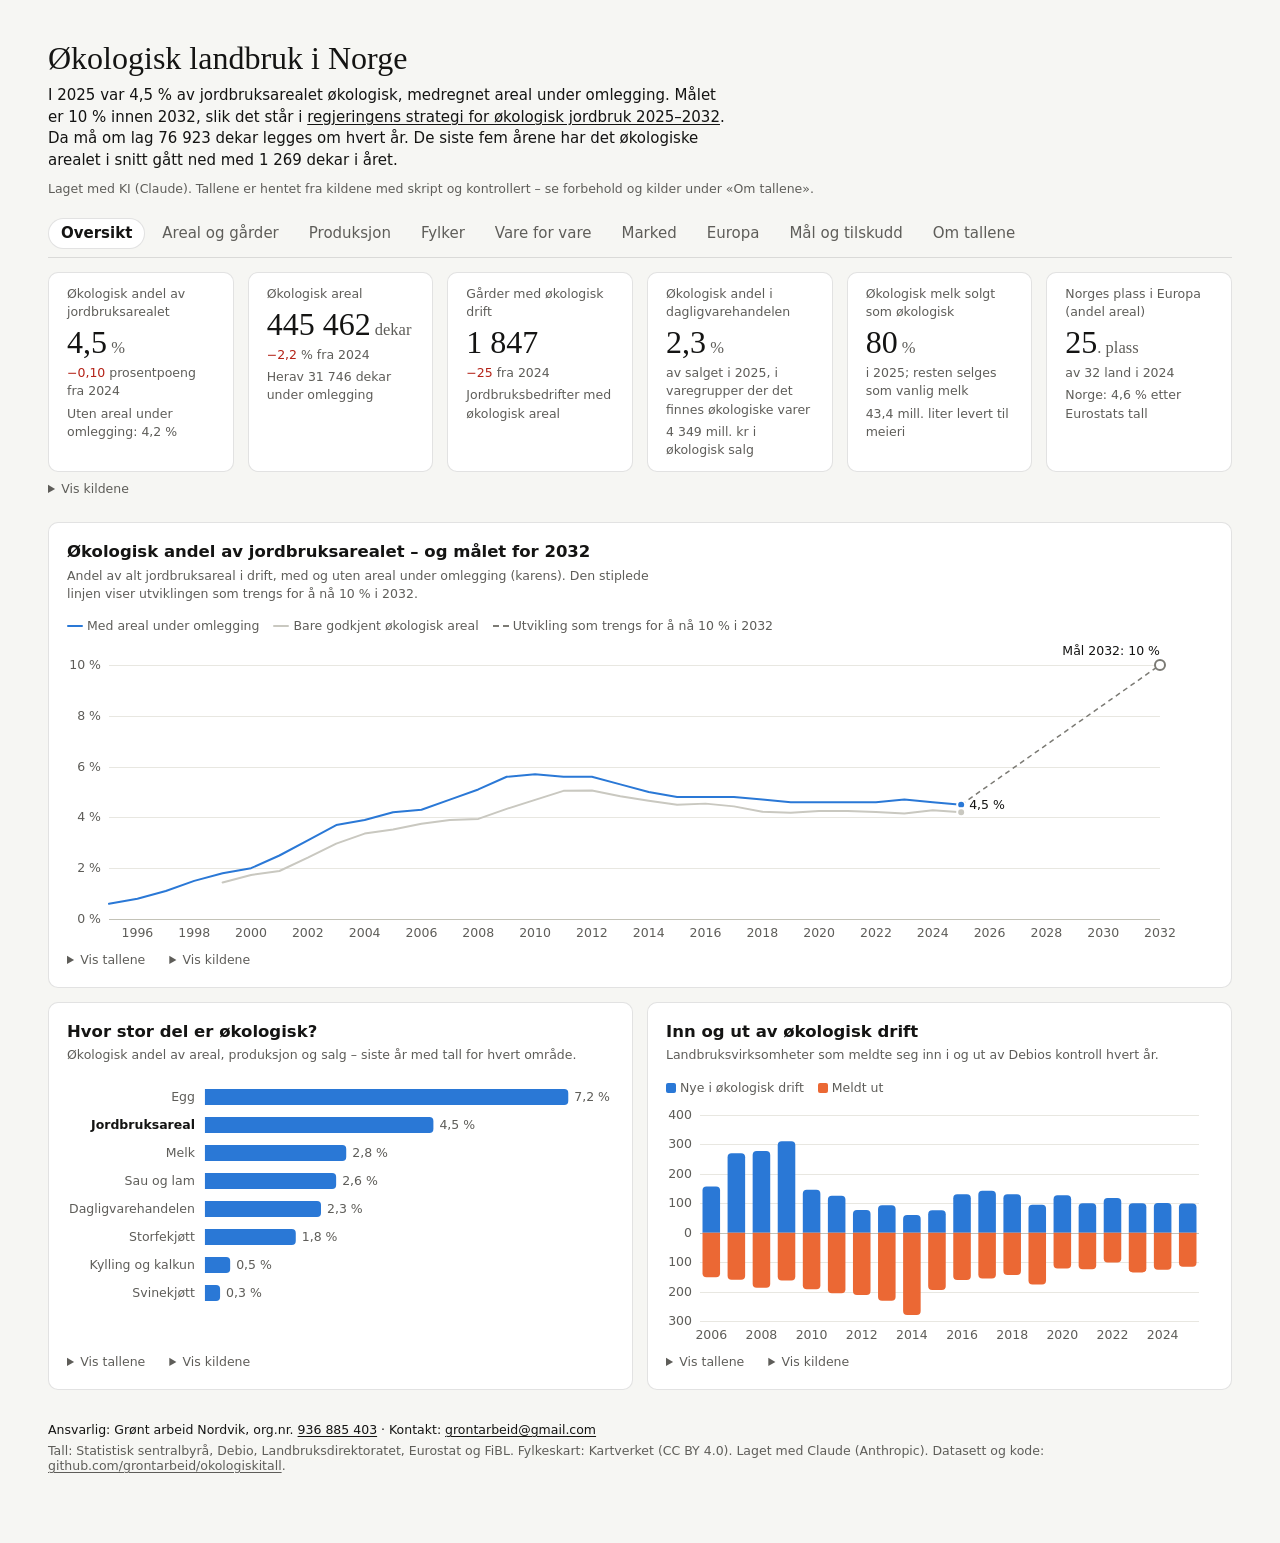
==== dashbord/nettside/index.html @ ead6c700 "Ansvarlig og kontaktadresse nederst på nettsiden Grønt arbeid Nordvik (org.nr. 936 885 403) står som" ====
<!doctype html>
<html lang="nb">
<head>
<meta charset="utf-8">
<meta name="viewport" content="width=device-width, initial-scale=1">
<title>Økologisk landbruk i Norge</title>
<meta name="description" content="Statistikk om økologisk landbruk i Norge: areal, gårder, produksjon, fylker, marked og Europa. Tall fra SSB, Debio, Landbruksdirektoratet, Eurostat og FiBL.">
<link rel="stylesheet" href="tema.css">
<link rel="stylesheet" href="oko.css">
</head>
<body>
<main id="dash-root" class="oko-nettside">
<div class="oko" id="oko">
  <header class="oko-head" id="topp">
    <h1 class="oko-title" id="tittel">Økologisk landbruk i Norge</h1>
    <p class="oko-lede" id="ingress">
      I <span class="oko-num" data-source="nokkeltall" data-field="aar" data-row="0" data-fmt="text">—</span>
      var <span class="oko-num" data-source="nokkeltall" data-field="andel" data-row="0" data-fmt="d1">—</span>&nbsp;%
      av jordbruksarealet økologisk, medregnet areal under omlegging. Målet er 10&nbsp;% innen 2032, slik det står i
      <a class="oko-lenke" href="https://www.regjeringen.no/no/dokumenter/nasjonal-strategi-for-okologisk-jordbruk-2025-2032/id3097100/" target="_blank" rel="noopener">regjeringens strategi for økologisk jordbruk 2025–2032</a>.
      Da må om lag <span class="oko-num" data-source="maal_2032" data-field="trengs_per_aar" data-row="0" data-fmt="int">—</span>
      dekar legges om hvert år. De siste fem årene har det økologiske arealet i snitt
      <span data-source="maal_2032" data-field="retning_siste_5_aar" data-row="0" data-fmt="text">—</span>
      med <span class="oko-num" data-source="maal_2032" data-field="snitt_siste_5_aar_abs" data-row="0" data-fmt="int">—</span> dekar i året.
    </p>
    <p class="oko-ai" id="ki-merknad">Laget med KI (Claude). Tallene er hentet fra kildene med skript og kontrollert – se forbehold og kilder under «Om tallene».</p>
  </header>

  <nav class="oko-tabs" role="tablist" aria-label="Deler av dashbordet" id="faner">
    <button class="oko-tab" role="tab" id="fane-oversikt" data-page="oversikt" aria-controls="oversikt" aria-selected="true">Oversikt</button>
    <button class="oko-tab" role="tab" id="fane-areal" data-page="areal" aria-controls="areal" aria-selected="false" tabindex="-1">Areal og gårder</button>
    <button class="oko-tab" role="tab" id="fane-produksjon" data-page="produksjon" aria-controls="produksjon" aria-selected="false" tabindex="-1">Produksjon</button>
    <button class="oko-tab" role="tab" id="fane-fylker" data-page="fylker" aria-controls="fylker" aria-selected="false" tabindex="-1">Fylker</button>
    <button class="oko-tab" role="tab" id="fane-varer" data-page="varer" aria-controls="varer" aria-selected="false" tabindex="-1">Vare for vare</button>
    <button class="oko-tab" role="tab" id="fane-marked" data-page="marked" aria-controls="marked" aria-selected="false" tabindex="-1">Marked</button>
    <button class="oko-tab" role="tab" id="fane-europa" data-page="europa" aria-controls="europa" aria-selected="false" tabindex="-1">Europa</button>
    <button class="oko-tab" role="tab" id="fane-maal" data-page="maal" aria-controls="maal" aria-selected="false" tabindex="-1">Mål og tilskudd</button>
    <button class="oko-tab" role="tab" id="fane-om" data-page="om" aria-controls="om" aria-selected="false" tabindex="-1">Om tallene</button>
  </nav>

  <!-- ================================================================ OVERSIKT -->
  <section class="oko-page" id="oversikt" role="tabpanel" aria-labelledby="fane-oversikt">
    <div class="oko-kpis" id="nokkeltall">
      <div class="oko-kpi" id="kpi-andel">
        <div class="oko-kpi-label">Økologisk andel av jordbruksarealet</div>
        <div class="oko-kpi-value"><span data-source="nokkeltall" data-field="andel" data-row="0" data-fmt="d1">—</span><span class="oko-kpi-unit">&nbsp;%</span></div>
        <div class="oko-kpi-delta"><span data-source="nokkeltall" data-field="andel_endring_pp" data-row="0" data-fmt="d2+" data-good="up">—</span> prosentpoeng fra <span data-source="nokkeltall" data-field="forrige_aar" data-row="0" data-fmt="text">—</span></div>
        <div class="oko-kpi-sub">Uten areal under omlegging: <span data-source="nokkeltall" data-field="andel_godkjent" data-row="0" data-fmt="d1">—</span>&nbsp;%</div>
      </div>
      <div class="oko-kpi" id="kpi-areal">
        <div class="oko-kpi-label">Økologisk areal</div>
        <div class="oko-kpi-value"><span data-source="nokkeltall" data-field="areal" data-row="0" data-fmt="int">—</span><span class="oko-kpi-unit"> dekar</span></div>
        <div class="oko-kpi-delta"><span data-source="nokkeltall" data-field="areal_endring_prosent" data-row="0" data-fmt="d1+" data-good="up">—</span>&nbsp;% fra <span data-source="nokkeltall" data-field="forrige_aar" data-row="0" data-fmt="text">—</span></div>
        <div class="oko-kpi-sub">Herav <span data-source="nokkeltall" data-field="karens" data-row="0" data-fmt="int">—</span> dekar under omlegging</div>
      </div>
      <div class="oko-kpi" id="kpi-gaarder">
        <div class="oko-kpi-label">Gårder med økologisk drift</div>
        <div class="oko-kpi-value"><span data-source="nokkeltall" data-field="gaarder" data-row="0" data-fmt="int">—</span></div>
        <div class="oko-kpi-delta"><span data-source="nokkeltall" data-field="gaarder_endring" data-row="0" data-fmt="int+" data-good="up">—</span> fra <span data-source="nokkeltall" data-field="forrige_aar" data-row="0" data-fmt="text">—</span></div>
        <div class="oko-kpi-sub">Jordbruksbedrifter med økologisk areal</div>
      </div>
      <div class="oko-kpi" id="kpi-dagligvare">
        <div class="oko-kpi-label">Økologisk andel i dagligvarehandelen</div>
        <div class="oko-kpi-value"><span data-source="ldir_dagligvare" data-field="andel_prosent" data-latest="aar" data-fmt="d1">—</span><span class="oko-kpi-unit">&nbsp;%</span></div>
        <div class="oko-kpi-delta">av salget i <span data-source="ldir_dagligvare" data-field="aar" data-latest="aar" data-latest-of="andel_prosent" data-fmt="text">—</span>, i varegrupper der det finnes økologiske varer</div>
        <div class="oko-kpi-sub"><span data-source="ldir_dagligvare" data-field="omsetning_mill_kr" data-latest="aar" data-fmt="int">—</span> mill. kr i økologisk salg</div>
      </div>
      <div class="oko-kpi" id="kpi-melk">
        <div class="oko-kpi-label">Økologisk melk solgt som økologisk</div>
        <div class="oko-kpi-value"><span data-source="ldir_anvendelse" data-field="prosent" data-filter="vare=Melk" data-latest="aar" data-fmt="int">—</span><span class="oko-kpi-unit">&nbsp;%</span></div>
        <div class="oko-kpi-delta">i <span data-source="ldir_anvendelse" data-field="aar" data-filter="vare=Melk" data-latest="aar" data-latest-of="prosent" data-fmt="text">—</span>; resten selges som vanlig melk</div>
        <div class="oko-kpi-sub"><span data-source="ldir_melk" data-field="levert_mill_liter" data-latest="aar" data-fmt="d1">—</span> mill. liter levert til meieri</div>
      </div>
      <div class="oko-kpi" id="kpi-europa">
        <div class="oko-kpi-label">Norges plass i Europa (andel areal)</div>
        <div class="oko-kpi-value"><span data-source="europa_plass" data-field="plass" data-row="0" data-fmt="int">—</span><span class="oko-kpi-unit">. plass</span></div>
        <div class="oko-kpi-delta">av <span data-source="europa_plass" data-field="antall_land" data-row="0" data-fmt="int">—</span> land i <span data-source="europa_plass" data-field="aar" data-row="0" data-fmt="text">—</span></div>
        <div class="oko-kpi-sub">Norge: <span data-source="europa_plass" data-field="andel_prosent" data-row="0" data-fmt="d1">—</span>&nbsp;% etter Eurostats tall</div>
      </div>
    </div>
    <div class="oko-fot oko-fot-kpi"><details class="oko-kildeliste" id="kilder-nokkeltall"><summary>Vis kildene</summary><div class="oko-kildeboks" data-kilder="ssb_oko ssb_jord ldir eurostat"><p class="oko-beregning">Andel, areal og gårder: tabell 12661 og 04496 hos SSB; andelen er økologisk areal delt på jordbruksareal i drift, og endringen er sammenlignet med året før. Dagligvare og melk: siste rapport fra Landbruksdirektoratet. Europa: Eurostats org_cropar, Norges plass blant landene med tall for siste år.</p></div></details></div>

    <div class="oko-grid">
      <article class="oko-card oko-wide" id="kort-andel">
        <h3 class="oko-card-title">Økologisk andel av jordbruksarealet – og målet for 2032</h3>
        <p class="oko-card-note">Andel av alt jordbruksareal i drift, med og uten areal under omlegging (karens). Den stiplede linjen viser utviklingen som trengs for å nå 10&nbsp;% i 2032.</p>
        <div class="oko-chart dash-skeleton" id="graf-andel" data-source="ssb_areal andel_beregnet" style="min-height: 300px"></div>
        <div class="oko-fot"><details class="oko-tabell"><summary>Vis tallene</summary><div class="oko-tabell-boks" id="tabell-andel"></div></details><details class="oko-kildeliste" id="kilder-andel"><summary>Vis kildene</summary><div class="oko-kildeboks" data-kilder="ssb_oko ssb_jord strategi"><p class="oko-beregning">Andelen med areal under omlegging er SSBs egen (tabell 12661). Andelen bare for godkjent areal er regnet ut her: godkjent økologisk areal (12661) delt på jordbruksareal i drift (04496). Den stiplede linjen går rett fra siste år til målet om 10 % i 2032.</p></div></details></div>
      </article>
      <article class="oko-card" id="kort-andeler">
        <h3 class="oko-card-title">Hvor stor del er økologisk?</h3>
        <p class="oko-card-note">Økologisk andel av areal, produksjon og salg – siste år med tall for hvert område.</p>
        <div class="oko-chart dash-skeleton" id="graf-andeler" data-source="andeler_siste" style="min-height: 232px"></div>
        <div class="oko-fot"><details class="oko-tabell"><summary>Vis tallene</summary><div class="oko-tabell-boks" id="tabell-andeler"></div></details><details class="oko-kildeliste" id="kilder-andeler"><summary>Vis kildene</summary><div class="oko-kildeboks" data-kilder="ssb_oko ssb_jord ldir"><p class="oko-beregning">Jordbruksareal: økologisk areal med karens (12661) delt på jordbruksareal i drift (04496). Melk, egg, kjøtt og dagligvare: andelene slik Landbruksdirektoratet oppgir dem i siste rapport. Side i rapporten står under «Vis tallene» på fanene Vare for vare og Marked.</p></div></details></div>
      </article>
      <article class="oko-card" id="kort-innut">
        <h3 class="oko-card-title">Inn og ut av økologisk drift</h3>
        <p class="oko-card-note">Landbruksvirksomheter som meldte seg inn i og ut av Debios kontroll hvert år.</p>
        <div class="oko-chart dash-skeleton" id="graf-innut" data-source="debio_innut" style="min-height: 260px"></div>
        <div class="oko-fot"><details class="oko-tabell"><summary>Vis tallene</summary><div class="oko-tabell-boks" id="tabell-innut"></div></details><details class="oko-kildeliste" id="kilder-innut"><summary>Vis kildene</summary><div class="oko-kildeboks" data-kilder="debio"><p class="oko-beregning">Nye og utmeldte landbruksvirksomheter fra Debios regneark over antall virksomheter i landbruket.</p></div></details></div>
      </article>
    </div>
  </section>

  <!-- ================================================================ AREAL OG GÅRDER -->
  <section class="oko-page" id="areal" role="tabpanel" aria-labelledby="fane-areal" hidden>
    <div class="oko-grid">
      <article class="oko-card oko-wide" id="kort-arealtype">
        <h3 class="oko-card-title">Økologisk areal: godkjent og under omlegging</h3>
        <p class="oko-card-note">Dekar. Areal under omlegging (karens) blir godkjent økologisk etter omleggingstiden, vanligvis to år, så karensarealet viser hvor mye som er på vei inn.</p>
        <div class="oko-chart dash-skeleton" id="graf-arealtype" data-source="ssb_areal" style="min-height: 280px"></div>
        <div class="oko-fot"><details class="oko-tabell"><summary>Vis tallene</summary><div class="oko-tabell-boks" id="tabell-arealtype"></div></details><details class="oko-kildeliste" id="kilder-arealtype"><summary>Vis kildene</summary><div class="oko-kildeboks" data-kilder="ssb_oko"><p class="oko-beregning">Godkjent økologisk areal og areal under omlegging (karens) i tabell 12661, hele landet.</p></div></details></div>
      </article>
      <article class="oko-card" id="kort-gaarder">
        <h3 class="oko-card-title">Gårder med økologisk drift</h3>
        <p class="oko-card-note">Antall jordbruksbedrifter med økologisk areal.</p>
        <div class="oko-chart dash-skeleton" id="graf-gaarder" data-source="ssb_areal" style="min-height: 240px"></div>
        <div class="oko-fot"><details class="oko-kildeliste" id="kilder-gaarder"><summary>Vis kildene</summary><div class="oko-kildeboks" data-kilder="ssb_oko"><p class="oko-beregning">Jordbruksbedrifter med økologisk drift i tabell 12661, hele landet.</p></div></details></div>
      </article>
      <article class="oko-card" id="kort-pergard">
        <h3 class="oko-card-title">Økologisk areal per gård</h3>
        <p class="oko-card-note">Dekar økologisk areal (med karens) i snitt per gård med økologisk drift.</p>
        <div class="oko-chart dash-skeleton" id="graf-pergard" data-source="snitt_per_gard" style="min-height: 240px"></div>
        <div class="oko-fot"><details class="oko-tabell"><summary>Vis tallene</summary><div class="oko-tabell-boks" id="tabell-pergard"></div></details><details class="oko-kildeliste" id="kilder-pergard"><summary>Vis kildene</summary><div class="oko-kildeboks" data-kilder="ssb_oko"><p class="oko-beregning">Regnet ut her: økologisk areal med karens delt på antall gårder med økologisk drift, begge fra tabell 12661.</p></div></details></div>
      </article>
    </div>
  </section>

  <!-- ================================================================ PRODUKSJON -->
  <section class="oko-page" id="produksjon" role="tabpanel" aria-labelledby="fane-produksjon" hidden>
    <div class="oko-grid">
      <article class="oko-card" id="kort-bruk">
        <h3 class="oko-card-title">Hva det økologiske arealet brukes til</h3>
        <p class="oko-card-note">Godkjent økologisk areal etter bruk, siste år (dekar, uten karens).</p>
        <div class="oko-chart dash-skeleton" id="graf-bruk" data-source="ssb_bruk" style="min-height: 280px"></div>
        <div class="oko-fot"><details class="oko-tabell"><summary>Vis tallene</summary><div class="oko-tabell-boks" id="tabell-bruk"></div></details><details class="oko-kildeliste" id="kilder-bruk"><summary>Vis kildene</summary><div class="oko-kildeboks" data-kilder="ssb_oko"><p class="oko-beregning">Godkjent økologisk areal etter vekst i tabell 12662 (uten areal under omlegging).</p></div></details></div>
      </article>
      <article class="oko-card" id="kort-bruk-utvikling">
        <h3 class="oko-card-title">Utvikling per vekstgruppe</h3>
        <p class="oko-card-note">Godkjent økologisk areal (dekar). Hver figur har sin egen skala.</p>
        <div class="oko-chart dash-skeleton" id="graf-bruk-utvikling" data-source="ssb_bruk" style="min-height: 280px"></div>
        <div class="oko-fot"><details class="oko-kildeliste" id="kilder-bruk-utvikling"><summary>Vis kildene</summary><div class="oko-kildeboks" data-kilder="ssb_oko"><p class="oko-beregning">Tabell 12662. Gruppene er summer av SSBs kategorier: eng og beite = fulldyrka eng + overflatedyrka eng + innmarksbeite; grønnsaker, potet, frukt og bær = potet + grønnsaker og urter + frukt + bær; grønngjødsling og andre vekster = grønngjødsling + andre vekster.</p></div></details></div>
      </article>
      <article class="oko-card oko-wide" id="kort-husdyr">
        <h3 class="oko-card-title">Økologiske husdyr</h3>
        <p class="oko-card-note">Antall dyr. Hver figur har sin egen skala.</p>
        <div class="oko-chart dash-skeleton" id="graf-husdyr" data-source="ssb_husdyr" style="min-height: 140px"></div>
        <div class="oko-fot"><details class="oko-tabell"><summary>Vis tallene</summary><div class="oko-tabell-boks" id="tabell-husdyr"></div></details><details class="oko-kildeliste" id="kilder-husdyr"><summary>Vis kildene</summary><div class="oko-kildeboks" data-kilder="ssb_oko"><p class="oko-beregning">Økologiske husdyr i tabell 12663.</p></div></details></div>
      </article>
      <article class="oko-card oko-wide" id="kort-vekster">
        <h3 class="oko-card-title">Åkervekster, grønnsaker, frukt og bær</h3>
        <p class="oko-card-note">Areal per vekst hos Debio-godkjente gårder, siste år (dekar, med karens). Eng, beite og grønnfôr er holdt utenfor.</p>
        <div class="oko-chart dash-skeleton" id="graf-vekster" data-source="debio_vekster" style="min-height: 420px"></div>
        <div class="oko-fot"><details class="oko-tabell"><summary>Vis tallene</summary><div class="oko-tabell-boks" id="tabell-vekster"></div></details><details class="oko-kildeliste" id="kilder-vekster"><summary>Vis kildene</summary><div class="oko-kildeboks" data-kilder="debio"><p class="oko-beregning">Debios regneark over planteproduksjon for hele landet. Økologisk areal og areal under omlegging er lagt sammen og avrundet til hele dekar. Eng, beite og grønnfôr er holdt utenfor figuren, men står i tabellen.</p></div></details></div>
      </article>
    </div>
  </section>

  <!-- ================================================================ FYLKER -->
  <section class="oko-page" id="fylker" role="tabpanel" aria-labelledby="fane-fylker" hidden>
    <div class="oko-seg" role="group" aria-label="Vis fylkene etter" id="fylke-valg">
      <button type="button" data-maal="andel" aria-pressed="true">Andel av jordbruksarealet</button>
      <button type="button" data-maal="areal" aria-pressed="false">Økologisk areal</button>
      <button type="button" data-maal="gaarder" aria-pressed="false">Gårder</button>
    </div>
    <div class="oko-grid">
      <article class="oko-card" id="kort-kart">
        <h3 class="oko-card-title" id="kart-tittel">Fylkene på kart</h3>
        <p class="oko-card-note">Mørkere farge betyr høyere verdi. Oslo og Akershus er slått sammen, slik SSB publiserer dem.</p>
        <div class="oko-chart dash-skeleton" id="graf-kart" data-source="fylkeskart ssb_fylker" style="min-height: 460px"></div>
        <div class="oko-fot"><details class="oko-kildeliste" id="kilder-kart"><summary>Vis kildene</summary><div class="oko-kildeboks" data-kilder="ssb_oko kart"><p class="oko-beregning">Tabell 12661 per fylke, siste år. SSB publiserer Oslo og Akershus samlet, så de to fylkene er slått sammen på kartet.</p></div></details></div>
      </article>
      <article class="oko-card" id="kort-fylker">
        <h3 class="oko-card-title" id="fylker-tittel">Fylkene rangert</h3>
        <p class="oko-card-note" id="fylker-note">Siste år. Den stiplede linjen er landsgjennomsnittet.</p>
        <div class="oko-chart dash-skeleton" id="graf-fylker" data-source="ssb_fylker ssb_areal" style="min-height: 400px"></div>
        <div class="oko-fot"><details class="oko-tabell"><summary>Vis tallene</summary><div class="oko-tabell-boks" id="tabell-fylker"></div></details><details class="oko-kildeliste" id="kilder-fylker"><summary>Vis kildene</summary><div class="oko-kildeboks" data-kilder="ssb_oko"><p class="oko-beregning">Tabell 12661 per fylke, siste år. Landsgjennomsnittet er SSBs andel for hele landet i samme tabell.</p></div></details></div>
      </article>
      <article class="oko-card oko-wide" id="kort-fylker-endring">
        <h3 class="oko-card-title">Endring siste år per fylke</h3>
        <p class="oko-card-note" id="fylker-endring-note"><span id="fylker-endring-maal">Valgt mål</span>: endring fra <span data-source="fylker_endring" data-field="forrige_aar" data-row="0" data-fmt="text">—</span> til <span data-source="fylker_endring" data-field="aar" data-row="0" data-fmt="text">—</span>, i <span id="fylker-endring-enhet">valgt enhet</span>.</p>
        <div class="oko-chart dash-skeleton" id="graf-fylker-endring" data-source="fylker_endring" style="min-height: 400px"></div>
        <div class="oko-fot"><details class="oko-kildeliste" id="kilder-fylker-endring"><summary>Vis kildene</summary><div class="oko-kildeboks" data-kilder="ssb_oko"><p class="oko-beregning">Regnet ut her: siste år minus året før i tabell 12661, per fylke. Endringen i andel er regnet av SSBs avrundede andeler (én desimal).</p></div></details></div>
      </article>
    </div>
  </section>

  <!-- ================================================================ VARE FOR VARE -->
  <section class="oko-page" id="varer" role="tabpanel" aria-labelledby="fane-varer" hidden>
    <div class="oko-grid">
      <article class="oko-card" id="kort-melk">
        <h3 class="oko-card-title">Økologisk melk</h3>
        <p class="oko-card-note">Millioner liter økologisk kumelk levert til meieri, og hvor mye som ble solgt videre som økologisk. Resten selges som vanlig melk.</p>
        <div class="oko-chart dash-skeleton" id="graf-melk" data-source="ldir_melk" style="min-height: 260px"></div>
        <div class="oko-fot"><details class="oko-tabell"><summary>Vis tallene</summary><div class="oko-tabell-boks" id="tabell-melk"></div></details><details class="oko-kildeliste" id="kilder-melk"><summary>Vis kildene</summary><div class="oko-kildeboks" data-kilder="ldir slf2012"><p class="oko-beregning">Økologisk melk levert til Tine Råvare (fra 2023 Norsk Melkeråvare), og hvor mye som ble solgt videre som økologisk. Det fargede feltet er differansen, regnet ut her. Rapport, tabell og side for hvert tall står under «Vis tallene».</p></div></details></div>
      </article>
      <article class="oko-card" id="kort-anvendelse">
        <h3 class="oko-card-title">Andel solgt som økologisk</h3>
        <p class="oko-card-note">Prosent av den økologiske produksjonen som ble solgt med økologisk merke. Lave tall betyr at mye økologisk vare selges som vanlig vare.</p>
        <div class="oko-chart dash-skeleton" id="graf-anvendelse" data-source="ldir_anvendelse" style="min-height: 260px"></div>
        <div class="oko-fot"><details class="oko-tabell"><summary>Vis tallene</summary><div class="oko-tabell-boks" id="tabell-anvendelse"></div></details><details class="oko-kildeliste" id="kilder-anvendelse"><summary>Vis kildene</summary><div class="oko-kildeboks" data-kilder="ldir slf2012"><p class="oko-beregning">Andelen av produksjonen som ble solgt som økologisk («anvendelsesgrad»), slik rapportene oppgir den. Rapport, tabell og side for hvert tall står under «Vis tallene».</p></div></details></div>
      </article>
      <article class="oko-card" id="kort-egg">
        <h3 class="oko-card-title">Økologiske egg</h3>
        <p class="oko-card-note">Tonn levert til eggpakkeri. Tomme år mangler tall.</p>
        <div class="oko-chart dash-skeleton" id="graf-egg" data-source="ldir_egg" style="min-height: 240px"></div>
        <div class="oko-fot"><details class="oko-tabell"><summary>Vis tallene</summary><div class="oko-tabell-boks" id="tabell-egg"></div></details><details class="oko-kildeliste" id="kilder-egg"><summary>Vis kildene</summary><div class="oko-kildeboks" data-kilder="ldir slf2012"><p class="oko-beregning">Økologiske egg levert til eggpakkeri. Rapport, tabell og side for hvert tall står under «Vis tallene».</p></div></details></div>
      </article>
      <article class="oko-card" id="kort-kjott">
        <h3 class="oko-card-title">Økologisk kjøtt</h3>
        <p class="oko-card-note">Tonn innveid økologisk slakt per dyreslag. Brudd i linjene betyr år uten tall.</p>
        <div class="oko-chart dash-skeleton" id="graf-kjott" data-source="ldir_kjott" style="min-height: 260px"></div>
        <div class="oko-fot"><details class="oko-tabell"><summary>Vis tallene</summary><div class="oko-tabell-boks" id="tabell-kjott"></div></details><details class="oko-kildeliste" id="kilder-kjott"><summary>Vis kildene</summary><div class="oko-kildeboks" data-kilder="ldir slf2012"><p class="oko-beregning">Innveid økologisk slakt per dyreslag. Rapport, tabell og side for hvert tall står under «Vis tallene».</p></div></details></div>
      </article>
      <article class="oko-card oko-wide" id="kort-korn">
        <h3 class="oko-card-title">Økologisk korn levert</h3>
        <p class="oko-card-note">Tonn korn, erter, oljefrø og åkerbønner per sesong (juli–juni). De fleste tallene er anslag gjort i februar, før sesongen var over, og blir ofte justert mye i neste års rapport – les dem som omtrentlige nivåer.</p>
        <div class="oko-chart dash-skeleton" id="graf-korn" data-source="ldir_korn" style="min-height: 240px"></div>
        <div class="oko-fot"><details class="oko-tabell"><summary>Vis tallene</summary><div class="oko-tabell-boks" id="tabell-korn"></div></details><details class="oko-kildeliste" id="kilder-korn"><summary>Vis kildene</summary><div class="oko-kildeboks" data-kilder="ldir slf2012"><p class="oko-beregning">Levert økologisk korn per sesong, slik hver rapport anslo det. Rapport, tabell og side står under «Vis tallene».</p></div></details></div>
      </article>
    </div>
  </section>

  <!-- ================================================================ MARKED -->
  <section class="oko-page" id="marked" role="tabpanel" aria-labelledby="fane-marked" hidden>
    <div class="oko-grid">
      <article class="oko-card oko-wide" id="kort-dagligvare">
        <h3 class="oko-card-title">Økologisk salg i dagligvarehandelen</h3>
        <p class="oko-card-note">Millioner kroner (løpende priser). Fargene viser datagrunnlaget, som er byttet to ganger – nivåene er ikke direkte sammenlignbare på tvers.</p>
        <div class="oko-chart dash-skeleton" id="graf-dagligvare" data-source="ldir_dagligvare" style="min-height: 260px"></div>
        <div class="oko-fot"><details class="oko-tabell"><summary>Vis tallene</summary><div class="oko-tabell-boks" id="tabell-dagligvare"></div></details><details class="oko-kildeliste" id="kilder-dagligvare"><summary>Vis kildene</summary><div class="oko-kildeboks" data-kilder="ldir slf2012"><p class="oko-beregning">Omsetning av økologiske varer i dagligvarehandelen. For 2019 brukes Landbruksdirektoratets anslag på samme grunnlag som 2020–2021 (rapporten for 2022). Rapport, tabell og side for hvert tall står under «Vis tallene».</p></div></details></div>
      </article>
      <article class="oko-card" id="kort-kanaler-siste">
        <h3 class="oko-card-title">Hvor økologisk mat selges</h3>
        <p class="oko-card-note">Omsetning av økologiske varer per salgskanal, siste år (mill. kr).</p>
        <div class="oko-chart dash-skeleton" id="graf-kanaler-siste" data-source="ldir_dagligvare ldir_kanaler" style="min-height: 180px"></div>
        <div class="oko-fot"><details class="oko-kildeliste" id="kilder-kanaler-siste"><summary>Vis kildene</summary><div class="oko-kildeboks" data-kilder="ldir"><p class="oko-beregning">Tabellen over salgskanaler utenom dagligvare og dagligvaretallet i siste rapport. For Vinmonopolet brukes rapporten for 2024, fordi rapporten for 2025 gjentar fjorårets tall.</p></div></details></div>
      </article>
      <article class="oko-card" id="kort-varegrupper">
        <h3 class="oko-card-title">Økologisk andel per varegruppe</h3>
        <p class="oko-card-note">Andel av omsetningen i dagligvarehandelen, siste år, regnet av varegrupper der det finnes økologiske varer.</p>
        <div class="oko-chart dash-skeleton" id="graf-varegrupper" data-source="ldir_varegrupper" style="min-height: 370px"></div>
        <div class="oko-fot"><details class="oko-tabell"><summary>Vis tallene</summary><div class="oko-tabell-boks" id="tabell-varegrupper"></div></details><details class="oko-kildeliste" id="kilder-varegrupper"><summary>Vis kildene</summary><div class="oko-kildeboks" data-kilder="ldir"><p class="oko-beregning">Tabellen over økologisk omsetning og andel per varegruppe i siste rapport. Side i rapporten står under «Vis tallene».</p></div></details></div>
      </article>
      <article class="oko-card oko-wide" id="kort-kanaler">
        <h3 class="oko-card-title">Salgskanaler utenom dagligvare over tid</h3>
        <p class="oko-card-note">Millioner kroner. Hver figur har sin egen skala.</p>
        <div class="oko-chart dash-skeleton" id="graf-kanaler" data-source="ldir_kanaler" style="min-height: 140px"></div>
        <div class="oko-fot"><details class="oko-tabell"><summary>Vis tallene</summary><div class="oko-tabell-boks" id="tabell-kanaler"></div></details><details class="oko-kildeliste" id="kilder-kanaler"><summary>Vis kildene</summary><div class="oko-kildeboks" data-kilder="ldir slf2012"><p class="oko-beregning">Tabellene over salgskanaler utenom dagligvare i hver rapport. Rapport, tabell og side for hvert tall står under «Vis tallene».</p></div></details></div>
      </article>
      <article class="oko-card oko-wide oko-prose" id="kort-ikke-fanget">
        <h3>Det statistikken ikke fanger</h3>
        <p>Tallene over dekker dagligvarehandelen og noen utvalgte kanaler. Mye økologisk mat selges utenom disse, og er ikke med:</p>
        <ul>
          <li>Direktesalg fra gården: gårdsbutikker, REKO-ringer, abonnement og andelslandbruk.</li>
          <li>Restauranter, kantiner og offentlige kjøkken utover det som går gjennom grossistene.</li>
          <li>Netthandel utenfor de store dagligvarekjedene, og eksport.</li>
          <li>Økologiske råvarer som selges som vanlig vare – se «Andel solgt som økologisk» under Vare for vare.</li>
        </ul>
      </article>
    </div>
  </section>

  <!-- ================================================================ EUROPA -->
  <section class="oko-page" id="europa" role="tabpanel" aria-labelledby="fane-europa" hidden>
    <div class="oko-grid">
      <article class="oko-card" id="kort-europa">
        <h3 class="oko-card-title">Økologisk andel av jordbruksarealet i Europa</h3>
        <p class="oko-card-note">Prosent, siste år Eurostat har tall for de fleste land. Land uten tall dette året er ikke med.</p>
        <div class="oko-chart dash-skeleton" id="graf-europa" data-source="eurostat_europa" style="min-height: 720px"></div>
        <div class="oko-fot"><details class="oko-tabell"><summary>Vis tallene</summary><div class="oko-tabell-boks" id="tabell-europa"></div></details><details class="oko-kildeliste" id="kilder-europa"><summary>Vis kildene</summary><div class="oko-kildeboks" data-kilder="eurostat"><p class="oko-beregning">Datasettet org_cropar med vekst «Utilised agricultural area excluding kitchen gardens», produksjonsmetode «Total» og enhet «Percentage of utilised agricultural area». Land uten tall for året er ikke med.</p></div></details></div>
      </article>
      <div class="oko-stack" style="display: grid; gap: var(--cds-gap-md); align-content: start; min-width: 0;">
        <article class="oko-card" id="kort-norden">
          <h3 class="oko-card-title">Norden over tid</h3>
          <p class="oko-card-note">Økologisk andel av jordbruksarealet (prosent). Eurostat byttet tabell mellom 2011 og 2012.</p>
          <div class="oko-chart dash-skeleton" id="graf-norden" data-source="norden_andel" style="min-height: 280px"></div>
        <div class="oko-fot"><details class="oko-tabell"><summary>Vis tallene</summary><div class="oko-tabell-boks" id="tabell-norden"></div></details><details class="oko-kildeliste" id="kilder-norden"><summary>Vis kildene</summary><div class="oko-kildeboks" data-kilder="eurostat eurostat_h2"><p class="oko-beregning">Som figuren over, for Norge, Sverige, Danmark og Finland. Tallene til og med 2011 er fra det eldre datasettet org_cropar_h2.</p></div></details></div>
        </article>
        <article class="oko-card" id="kort-forbruk">
          <h3 class="oko-card-title">Kjøp av økologisk mat per innbygger</h3>
          <p class="oko-card-note">Euro per person, siste år med tall. Land utenfor eurosonen er regnet om med årets valutakurs.</p>
          <div class="oko-chart dash-skeleton" id="graf-forbruk" data-source="fibl_forbruk" style="min-height: 400px"></div>
        <div class="oko-fot"><details class="oko-tabell"><summary>Vis tallene</summary><div class="oko-tabell-boks" id="tabell-forbruk"></div></details><details class="oko-kildeliste" id="kilder-forbruk"><summary>Vis kildene</summary><div class="oko-kildeboks" data-kilder="fibl"><p class="oko-beregning">FiBLs tabell over omsetning i detaljhandelen, indikatoren «Organic per capita consumption». Der FiBL mangler nye tall for et land, gjentar de den siste kjente verdien.</p></div></details></div>
        </article>
      </div>
    </div>
  </section>

  <!-- ================================================================ MÅL OG TILSKUDD -->
  <section class="oko-page" id="maal" role="tabpanel" aria-labelledby="fane-maal" hidden>
    <p class="oko-section-intro">Målet i <a class="oko-lenke" href="https://www.regjeringen.no/no/dokumenter/nasjonal-strategi-for-okologisk-jordbruk-2025-2032/id3097100/" target="_blank" rel="noopener">Nasjonal strategi for økologisk jordbruk 2025–2032</a> er at 10&nbsp;% av jordbruksarealet skal være økologisk innen 2032. Beregningen under regner med areal under omlegging, slik SSB regner andelen, og forutsetter at jordbruksarealet holder seg på dagens nivå.</p>
    <div class="oko-kpis" id="maal-tall">
      <div class="oko-kpi" id="kpi-maal-areal">
        <div class="oko-kpi-label">Økologisk areal som trengs i 2032</div>
        <div class="oko-kpi-value"><span data-source="maal_2032" data-field="maal_dekar" data-row="0" data-fmt="int">—</span><span class="oko-kpi-unit"> dekar</span></div>
        <div class="oko-kpi-sub">10&nbsp;% av jordbruksarealet i <span data-source="maal_2032" data-field="aar" data-row="0" data-fmt="text">—</span></div>
      </div>
      <div class="oko-kpi" id="kpi-maal-mangler">
        <div class="oko-kpi-label">Mangler</div>
        <div class="oko-kpi-value"><span data-source="maal_2032" data-field="mangler_dekar" data-row="0" data-fmt="int">—</span><span class="oko-kpi-unit"> dekar</span></div>
        <div class="oko-kpi-sub">I dag: <span data-source="maal_2032" data-field="okologisk_dekar" data-row="0" data-fmt="int">—</span> dekar</div>
      </div>
      <div class="oko-kpi" id="kpi-maal-trengs">
        <div class="oko-kpi-label">Må legges om per år</div>
        <div class="oko-kpi-value"><span data-source="maal_2032" data-field="trengs_per_aar" data-row="0" data-fmt="int">—</span><span class="oko-kpi-unit"> dekar</span></div>
        <div class="oko-kpi-sub">Netto økning hvert år i <span data-source="maal_2032" data-field="aar_igjen" data-row="0" data-fmt="int">—</span> år</div>
      </div>
      <div class="oko-kpi" id="kpi-maal-snitt">
        <div class="oko-kpi-label">Faktisk endring per år, siste fem år</div>
        <div class="oko-kpi-value"><span data-source="maal_2032" data-field="snitt_siste_5_aar" data-row="0" data-fmt="int+">—</span><span class="oko-kpi-unit"> dekar</span></div>
        <div class="oko-kpi-sub">Siste ti år: <span data-source="maal_2032" data-field="snitt_siste_10_aar" data-row="0" data-fmt="int+">—</span> dekar per år</div>
      </div>
    </div>
    <div class="oko-fot oko-fot-kpi"><details class="oko-kildeliste" id="kilder-maal-tall"><summary>Vis kildene</summary><div class="oko-kildeboks" data-kilder="ssb_oko ssb_jord strategi"><p class="oko-beregning">Regnet ut her: 10 % av jordbruksarealet i drift siste år (04496), minus dagens økologiske areal med karens (12661), delt på antall år som er igjen til 2032. Faktisk endring er snittet av de årlige endringene de siste fem og ti årene (12661).</p></div></details></div>
    <div class="oko-grid">
      <article class="oko-card oko-wide" id="kort-endring">
        <h3 class="oko-card-title">Årlig endring i økologisk areal</h3>
        <p class="oko-card-note">Dekar endring fra året før (med karens). Den stiplede linjen viser økningen som trengs hvert år for å nå målet.</p>
        <div class="oko-chart dash-skeleton" id="graf-endring" data-source="endring_areal maal_2032" style="min-height: 280px"></div>
        <div class="oko-fot"><details class="oko-tabell"><summary>Vis tallene</summary><div class="oko-tabell-boks" id="tabell-endring"></div></details><details class="oko-kildeliste" id="kilder-endring"><summary>Vis kildene</summary><div class="oko-kildeboks" data-kilder="ssb_oko ssb_jord strategi"><p class="oko-beregning">Regnet ut her: økologisk areal med karens (12661) minus året før. Linjen for det som trengs: 10 % av jordbruksarealet i drift siste år (04496), minus dagens økologiske areal, delt på antall år som er igjen til 2032.</p></div></details></div>
      </article>
      <article class="oko-card oko-wide" id="kort-tilskudd">
        <h3 class="oko-card-title">Direkte tilskudd til økologisk drift</h3>
        <p class="oko-card-note">Millioner kroner utbetalt (løpende priser). Fargene viser at tilskuddene er definert litt ulikt i de to periodene; årene mellom mangler tall.</p>
        <div class="oko-chart dash-skeleton" id="graf-tilskudd" data-source="ldir_tilskudd" style="min-height: 260px"></div>
        <div class="oko-fot"><details class="oko-tabell"><summary>Vis tallene</summary><div class="oko-tabell-boks" id="tabell-tilskudd"></div></details><details class="oko-kildeliste" id="kilder-tilskudd"><summary>Vis kildene</summary><div class="oko-kildeboks" data-kilder="ldir slf2012"><p class="oko-beregning">Til og med 2012: tabellen over direkte tilskudd i rapporten for 2012 (areal-, husdyr- og omleggingstilskudd). Fra 2017: utbetalt produksjonstilskudd (areal- og husdyrtilskudd) slik hver rapport oppgir det. Rapport, tabell og side står under «Vis tallene».</p></div></details></div>
      </article>
    </div>
  </section>

  <!-- ================================================================ OM TALLENE -->
  <section class="oko-page" id="om" role="tabpanel" aria-labelledby="fane-om" hidden>
    <div class="oko-grid">
      <article class="oko-card oko-prose" id="kort-begreper">
        <h3>Slik leser du tallene</h3>
        <ul>
          <li><b>Økologisk areal</b> er godkjent økologisk areal pluss areal under omlegging (karens). Omleggingstiden er vanligvis to år, og tre år for flerårige vekster som frukt og bær.</li>
          <li><b>Gårder</b> er SSBs jordbruksbedrifter med økologisk areal. Debio teller landbruksvirksomheter under kontroll, og får litt høyere tall.</li>
          <li><b>Andel solgt som økologisk</b> (anvendelsesgrad) er hvor mye av den økologiske produksjonen som faktisk selges med økologisk merke.</li>
          <li><b>Dagligvaretallene</b> bygger på tre ulike datagrunnlag over tid og er ikke direkte sammenlignbare på tvers av byttene. Andelen regnes nå bare av varegrupper der det finnes økologiske varer; regnet av all mat er den lavere.</li>
          <li><b>Europa</b> bruker Eurostats tall, som kan avvike litt fra SSBs fordi de beregnes på en annen måte.</li>
        </ul>
      </article>
      <article class="oko-card oko-prose" id="kort-forbehold">
        <h3>Viktige forbehold</h3>
        <ul>
          <li>Tallene fra Landbruksdirektoratet er lest ut av de årlige PDF-rapportene. Rapportene for 2013–2016 er ikke funnet, så noen serier har hull.</li>
          <li>Melketallene gjelder økologisk melk levert til Tine Råvare, som fra 2023 heter Norsk Melkeråvare. Q-meieriene tar bare imot vanlig melk og inngår bare i andelen av all melk.</li>
          <li>I Landbruksdirektoratets rapport for 2025 er Vinmonopolet-tallene en gjentakelse av fjorårets, forskjøvet ett år. Dashbordet bruker derfor tallene fra rapporten for 2024 og har ikke noe 2025-tall for Vinmonopolet.</li>
          <li>Noen tall er revidert mellom rapportene. Dashbordet bruker tabelltall og den nyeste rapporten som har tallet, og retter kjente feil (se README i mappen).</li>
          <li>Fylkene vises med dagens inndeling. SSB publiserer Oslo og Akershus samlet.</li>
          <li>Kornet måles per sesong, og tallene er stort sett anslag fra februar.</li>
          <li>Kronebeløp er i løpende priser, ikke justert for prisstigning.</li>
        </ul>
      </article>
      <article class="oko-card oko-wide" id="kort-kilder">
        <h3 class="oko-card-title">Kilder og oppdatering</h3>
        <p class="oko-card-note">Datasettene dashbordet bygger på. SSB- og Eurostat-tallene kan hentes automatisk; tallene fra Landbruksdirektoratets rapport, Debio og FiBL legges inn én gang i året.</p>
        <div class="oko-chart dash-skeleton" id="graf-kilder" style="min-height: 200px"></div>
      </article>
      <article class="oko-card oko-wide oko-prose" id="kort-om">
        <h3>Om dashbordet</h3>
        <p>Dashbordet er laget med Claude, en KI-assistent fra Anthropic. Tallene er hentet fra kildene med skript og kontrollert mot dem, men feil kan forekomme – sjekk kilden før du siterer et tall. Alle figurer har en tabell med tallene under «Vis tallene».</p>
      </article>
    </div>
  </section>
</div>
<footer class="oko-bunn">
<p class="oko-ansvarlig">Ansvarlig: Grønt arbeid Nordvik, org.nr. <a class="oko-lenke" href="https://virksomhet.brreg.no/nb/oppslag/enheter/936885403">936&nbsp;885&nbsp;403</a> · Kontakt: <span class="oko-epost" data-a="diebratnorg" data-b="moc.liamg">e-postadressen vises når siden er lastet</span></p>
<p>Tall: Statistisk sentralbyrå, Debio, Landbruksdirektoratet, Eurostat og FiBL. Fylkeskart: Kartverket (CC BY 4.0). Laget med Claude (Anthropic). Datasett og kode: <a class="oko-lenke" href="https://github.com/grontarbeid/okologiskitall">github.com/grontarbeid/okologiskitall</a>.</p>
</footer>
</main>
<script src="d3.v7.9.0.min.js"></script>
<script src="dash-adapter.js" data-datasett="datasett/"></script>
<script src="oko.js"></script>
<script>
/* Kontaktadressen settes sammen i nettleseren, så den ikke står i klartekst i HTML-koden
   der programmer som samler inn e-postadresser leter. */
document.querySelectorAll('.oko-epost[data-a][data-b]').forEach(function (el) {
  function snu(s) { return s.split('').reverse().join(''); }
  var adresse = snu(el.getAttribute('data-a')) + String.fromCharCode(64) + snu(el.getAttribute('data-b'));
  var lenke = document.createElement('a');
  lenke.className = 'oko-lenke';
  lenke.href = 'mai' + 'lto:' + adresse;
  lenke.textContent = adresse;
  el.textContent = '';
  el.appendChild(lenke);
});
</script>
</body>
</html>
---- dashbord/nettside/tema.css ----
/* tema.css – farger, skrift og avstander for nettsideversjonen av dashbordet.
   Claude-dashbordet gir disse variablene selv; her defineres de for en vanlig nettside,
   med lyst og mørkt tema. Endre verdiene her for å tilpasse siden til egen profil. */

:root {
  color-scheme: light;
  --font-anthropic-sans: system-ui, -apple-system, "Segoe UI", Roboto, "Helvetica Neue", Arial, sans-serif;
  --font-anthropic-serif: Georgia, "Iowan Old Style", "Times New Roman", serif;

  --color-bg: #f6f6f3;
  --color-panel: #ffffff;
  --color-fg: #141413;
  --color-fg-muted: #5e5d59;
  --color-border-line: rgba(20, 20, 19, 0.12);
  --color-ok: #1d7a33;
  --color-warn: #8a5a00;
  --color-bad: #b42318;

  --cds-chart-grid: #e8e7e1;
  --cds-chart-axis: #c3c2b7;
  --cds-chart-reference: #7b7a74;
  --cds-chart-muted: #c9c8c0;
  --cds-chart-status-critical: #d03b3b;
  --cds-surface-popover: #ffffff;
  --cds-border: rgba(20, 20, 19, 0.14);
  --cds-shadow-popover: 0 6px 20px rgba(0, 0, 0, 0.12);
  --cds-text-secondary: #5e5d59;

  --cds-radius: 10px;
  --cds-pad-xs: 4px;
  --cds-pad-sm: 8px;
  --cds-pad-md: 12px;
  --cds-pad-lg: 18px;
  --cds-pad-xl: 28px;
  --cds-gap-xs: 4px;
  --cds-gap-sm: 8px;
  --cds-gap-md: 14px;
  --cds-gap-lg: 24px;
  --cds-gap-xl: 36px;
  --cds-font-size-caption: 12.5px;
  --cds-font-size-body: 15px;
  --cds-font-size-heading: 16.5px;
  --cds-font-size-title: 32px;
  --cds-font-weight-medium: 600;
  --cds-dur-slow: 400ms;
  --cds-ease-out: cubic-bezier(0.2, 0.8, 0.2, 1);

  /* seriefarger (samme rekkefølge som i Claude-dashbordet) */
  --oko-farge-1: #2a78d6;
  --oko-farge-2: #eb6834;
  --oko-farge-3: #1baf7a;
  --oko-farge-4: #eda100;
  --oko-farge-5: #e87ba4;
  --oko-farge-6: #008300;
  --oko-farge-7: #6250d6;
  --oko-farge-8: #e34948;
}

@media (prefers-color-scheme: dark) {
  :root:not([data-theme="light"]) {
    color-scheme: dark;
    --color-bg: #0f0f0e;
    --color-panel: #1a1a19;
    --color-fg: #f0efec;
    --color-fg-muted: #b0afa7;
    --color-border-line: rgba(255, 255, 255, 0.10);
    --color-ok: #3fbf5a;
    --color-warn: #e0a83a;
    --color-bad: #f07167;
    --cds-chart-grid: #2c2c2a;
    --cds-chart-axis: #45453f;
    --cds-chart-reference: #9a9990;
    --cds-chart-muted: #4d4d48;
    --cds-surface-popover: #242422;
    --cds-border: rgba(255, 255, 255, 0.14);
    --cds-shadow-popover: 0 6px 20px rgba(0, 0, 0, 0.5);
    --cds-text-secondary: #b0afa7;
    --oko-farge-1: #3987e5;
    --oko-farge-2: #d95926;
    --oko-farge-3: #199e70;
    --oko-farge-4: #c98500;
    --oko-farge-5: #d55181;
    --oko-farge-6: #008300;
    --oko-farge-7: #9085e9;
    --oko-farge-8: #e66767;
  }
}
:root[data-theme="dark"] {
  color-scheme: dark;
  --color-bg: #0f0f0e;
  --color-panel: #1a1a19;
  --color-fg: #f0efec;
  --color-fg-muted: #b0afa7;
  --color-border-line: rgba(255, 255, 255, 0.10);
  --color-ok: #3fbf5a;
  --color-warn: #e0a83a;
  --color-bad: #f07167;
  --cds-chart-grid: #2c2c2a;
  --cds-chart-axis: #45453f;
  --cds-chart-reference: #9a9990;
  --cds-chart-muted: #4d4d48;
  --cds-surface-popover: #242422;
  --cds-border: rgba(255, 255, 255, 0.14);
  --cds-shadow-popover: 0 6px 20px rgba(0, 0, 0, 0.5);
  --cds-text-secondary: #b0afa7;
  --oko-farge-1: #3987e5;
  --oko-farge-2: #d95926;
  --oko-farge-3: #199e70;
  --oko-farge-4: #c98500;
  --oko-farge-5: #d55181;
  --oko-farge-6: #008300;
  --oko-farge-7: #9085e9;
  --oko-farge-8: #e66767;
}

html { -webkit-text-size-adjust: 100%; }
body {
  margin: 0;
  background: var(--color-bg);
  color: var(--color-fg);
  font-family: var(--font-anthropic-sans);
}
#dash-root { padding: 24px 16px 48px; }
@media (min-width: 720px) { #dash-root { padding: 32px clamp(24px, 4vw, 48px) 64px; } }

.dash-skeleton { color: transparent !important; background: var(--cds-chart-grid); border-radius: 6px; }
span.dash-skeleton { display: inline-block; min-width: 3ch; line-height: 1.1; }
@media (prefers-reduced-motion: no-preference) {
  .dash-skeleton { animation: oko-puls 1.4s ease-in-out infinite; }
  @keyframes oko-puls { 50% { opacity: 0.55; } }
}

.oko-bunn {
  max-width: 1240px; margin: 32px auto 0; color: var(--color-fg-muted);
  font-size: var(--cds-font-size-caption); font-family: var(--font-anthropic-sans);
}
.oko-bunn a { color: inherit; }
.oko-bunn p { margin: 0 0 6px; }
.oko-bunn .oko-ansvarlig { color: var(--color-fg); }
---- dashbord/nettside/oko.css ----
/* Økologisk landbruk i Norge – stil for dashbordet.
   Alle regler er avgrenset til .oko, så siden ikke restyler omgivelsene. Farger og avstander
   kommer fra tema-variablene (--color-*, --cds-*), som dashbordet eller tema.css (nettsiden) gir. */

.oko {
  max-width: 1240px;
  margin-inline: auto;
  font-family: var(--font-anthropic-sans);
  color: var(--color-fg);
  font-size: var(--cds-font-size-body);
  line-height: 1.45;
}
.oko *, .oko *::before, .oko *::after { box-sizing: border-box; }

/* ---------- topp ---------- */
.oko-head { padding-block: var(--cds-pad-sm) var(--cds-pad-md); }
.oko-title {
  font-family: var(--font-anthropic-serif);
  font-weight: 400;
  font-size: var(--cds-font-size-title);
  line-height: 1.15;
  margin: 0 0 var(--cds-gap-sm);
}
.oko-lede {
  margin: 0;
  max-width: 72ch;
  color: var(--color-fg);
  font-size: var(--cds-font-size-body);
}
.oko-lede .oko-num { font-variant-numeric: tabular-nums; }
.oko-lenke { color: inherit; text-decoration: underline; text-decoration-thickness: 1px; text-underline-offset: 2px; }
.oko-lenke:hover { text-decoration-thickness: 2px; }
.oko-ai { margin: var(--cds-gap-sm) 0 0; color: var(--color-fg-muted); font-size: var(--cds-font-size-caption); }

/* ---------- faner ---------- */
.oko-tabs {
  display: flex;
  flex-wrap: wrap;
  gap: var(--cds-gap-xs);
  padding-block: var(--cds-pad-sm);
  margin-bottom: var(--cds-gap-md);
  border-bottom: 1px solid var(--color-border-line);
}
.oko-tab {
  appearance: none;
  font: inherit;
  font-size: var(--cds-font-size-body);
  color: var(--color-fg-muted);
  background: transparent;
  border: 1px solid transparent;
  border-radius: 999px;
  padding: var(--cds-pad-xs) var(--cds-pad-md);
  cursor: pointer;
  line-height: 1.4;
}
.oko-tab:hover { color: var(--color-fg); background: var(--color-panel); }
.oko-tab[aria-selected="true"] {
  color: var(--color-fg);
  background: var(--color-panel);
  border-color: var(--color-border-line);
  font-weight: var(--cds-font-weight-medium);
}
.oko-tab:focus-visible, .oko-seg button:focus-visible, .oko-tabell summary:focus-visible {
  outline: 2px solid var(--color-fg);
  outline-offset: 2px;
}

/* ---------- sider og seksjoner ---------- */
.oko-page[hidden] { display: none; }
.oko-page > * + * { margin-top: var(--cds-gap-lg); }
.oko-section-title {
  font-size: var(--cds-font-size-heading);
  font-weight: var(--cds-font-weight-medium);
  margin: var(--cds-gap-lg) 0 var(--cds-gap-xs);
}
.oko-section-intro { margin: 0 0 var(--cds-gap-md); color: var(--color-fg-muted); max-width: 80ch; }

.oko-grid {
  display: grid;
  grid-template-columns: repeat(auto-fit, minmax(min(100%, 30rem), 1fr));
  gap: var(--cds-gap-md);
  align-items: stretch;
}
.oko-card {
  background: var(--color-panel);
  border: 1px solid var(--color-border-line);
  border-radius: var(--cds-radius);
  padding: var(--cds-pad-lg);
  min-width: 0;
  display: flex;
  flex-direction: column;
}
.oko-card.oko-wide { grid-column: 1 / -1; }
.oko-card-title {
  font-size: var(--cds-font-size-heading);
  font-weight: var(--cds-font-weight-medium);
  margin: 0;
  line-height: 1.3;
}
.oko-card-note {
  margin: var(--cds-gap-xs) 0 var(--cds-gap-md);
  color: var(--color-fg-muted);
  font-size: var(--cds-font-size-caption);
  max-width: 75ch;
}
.oko-card p:last-child { margin-bottom: 0; }
.oko-kilde {
  display: none; /* Dashbordet viser kildene i sitt eget panel; nettsiden slår dette på */
  margin: var(--cds-gap-sm) 0 0;
  color: var(--color-fg-muted);
  font-size: var(--cds-font-size-caption);
}
.oko-nettside .oko-kilde { display: block; }

/* ---------- nøkkeltall ---------- */
.oko-kpis {
  display: grid;
  grid-template-columns: repeat(auto-fit, minmax(min(100%, 10rem), 1fr));
  gap: var(--cds-gap-md);
}
.oko-kpi {
  background: var(--color-panel);
  border: 1px solid var(--color-border-line);
  border-radius: var(--cds-radius);
  padding: var(--cds-pad-md) var(--cds-pad-lg);
  display: flex;
  flex-direction: column;
  gap: var(--cds-gap-xs);
  min-width: 0;
}
.oko-kpi-label { color: var(--color-fg-muted); font-size: var(--cds-font-size-caption); }
.oko-kpi-value {
  font-family: var(--font-anthropic-serif);
  font-weight: 400;
  font-size: var(--cds-font-size-title);
  line-height: 1.1;
}
.oko-kpi-unit { font-size: var(--cds-font-size-heading); color: var(--color-fg-muted); }
.oko-kpi-delta, .oko-kpi-sub { font-size: var(--cds-font-size-caption); color: var(--color-fg-muted); }
.oko-kpi-delta .oko-up { color: var(--color-ok); }
.oko-kpi-delta .oko-down { color: var(--color-bad); }
.oko-kpi-delta .oko-flat { color: var(--color-fg-muted); }

/* ---------- figurer ---------- */
.oko-chart { position: relative; width: 100%; min-width: 0; }
.oko-chart svg { display: block; width: 100%; height: auto; overflow: visible; }
.oko-chart text { font-family: var(--font-anthropic-sans); }
.oko-axis text, .oko-ticklabel {
  fill: var(--color-fg-muted);
  font-size: var(--cds-font-size-caption);
  font-variant-numeric: tabular-nums;
}
.oko-axis path, .oko-axis line { stroke: var(--cds-chart-axis); }
.oko-axis .domain { display: none; }
.oko-gridline { stroke: var(--cds-chart-grid); stroke-width: 1; shape-rendering: crispEdges; }
.oko-baseline { stroke: var(--cds-chart-axis); stroke-width: 1; shape-rendering: crispEdges; }
.oko-ref { stroke: var(--cds-chart-reference); stroke-width: 1.5; stroke-dasharray: 5 4; fill: none; }
.oko-reflabel { fill: var(--color-fg-muted); font-size: var(--cds-font-size-caption); }
.oko-halo { paint-order: stroke; stroke: var(--color-panel); stroke-width: 3px; stroke-linejoin: round; }
.oko-label { fill: var(--color-fg); font-size: var(--cds-font-size-caption); font-variant-numeric: tabular-nums; }
.oko-label-strong { fill: var(--color-fg); font-size: var(--cds-font-size-caption); font-weight: var(--cds-font-weight-medium); }
.oko-label-muted { fill: var(--color-fg-muted); font-size: var(--cds-font-size-caption); font-variant-numeric: tabular-nums; }
.oko-line { fill: none; stroke-width: 2; stroke-linecap: round; stroke-linejoin: round; }
.oko-line-dashed { stroke-dasharray: 4 4; stroke-linecap: butt; }
.oko-dot { stroke: var(--color-panel); stroke-width: 2; }
.oko-rule { stroke: var(--color-fg-muted); stroke-width: 1; shape-rendering: crispEdges; }
.oko-hit { fill: transparent; cursor: default; }
.oko-dim { opacity: .45; transition: opacity .15s; }
.oko-shape { stroke: var(--color-panel); stroke-width: 1; vector-effect: non-scaling-stroke; transition: opacity .15s; }
.oko-shape.is-hover { stroke: var(--color-fg); stroke-width: 2; }
.oko-chart-msg {
  display: flex; align-items: center; justify-content: center; gap: var(--cds-gap-sm);
  min-height: inherit; color: var(--color-fg-muted); font-size: var(--cds-font-size-caption);
}
.oko-chart-msg::before {
  content: ""; width: .375rem; height: .375rem; border-radius: 50%; background: var(--color-bad);
}

/* forklaring (legend) */
.oko-legend {
  display: flex; flex-wrap: wrap; gap: var(--cds-gap-xs) var(--cds-gap-md);
  margin: 0 0 var(--cds-gap-sm); padding: 0; list-style: none;
  font-size: var(--cds-font-size-caption); color: var(--color-fg-muted);
}
.oko-legend li { display: inline-flex; align-items: center; gap: var(--cds-gap-xs); }
.oko-key { display: inline-block; flex: none; }
.oko-key-box { width: 10px; height: 10px; border-radius: 2px; }
.oko-key-line { width: 16px; height: 0; border-top: 2px solid; border-radius: 1px; }
.oko-key-dash { width: 16px; height: 0; border-top: 2px dashed; }
.oko-key-ring { width: 10px; height: 10px; border-radius: 50%; border: 2px solid; }

/* verktøytips */
.oko-tip {
  position: absolute; z-index: 5; pointer-events: none;
  background: var(--cds-surface-popover);
  border: 1px solid var(--cds-border);
  border-radius: var(--cds-radius);
  box-shadow: var(--cds-shadow-popover);
  padding: var(--cds-pad-xs) var(--cds-pad-sm);
  font-size: var(--cds-font-size-caption);
  line-height: 1.4;
  min-width: 8rem; max-width: 17rem;
  color: var(--color-fg);
}
.oko-tip[hidden] { display: none; }
.oko-tip-title { color: var(--cds-text-secondary); margin-bottom: 2px; }
.oko-tip-row { display: flex; align-items: baseline; gap: var(--cds-gap-xs); white-space: nowrap; }
.oko-tip-row .oko-key { align-self: center; }
.oko .oko-tip-row b { font-weight: var(--cds-font-weight-medium); font-variant-numeric: tabular-nums; }
.oko-tip-row span { color: var(--cds-text-secondary); overflow: hidden; text-overflow: ellipsis; }
.oko-tip-note { color: var(--cds-text-secondary); white-space: normal; margin-top: 2px; }

/* små multipler */
.oko-sm {
  display: grid;
  grid-template-columns: repeat(auto-fill, minmax(min(100%, 9.5rem), 1fr));
  gap: var(--cds-gap-md);
}
.oko-sm-panel { position: relative; min-width: 0; }
.oko-sm-title { font-size: var(--cds-font-size-caption); color: var(--color-fg-muted); margin: 0; }
.oko-sm-value { font-size: var(--cds-font-size-heading); font-weight: var(--cds-font-weight-medium); margin: 0 0 2px; font-variant-numeric: tabular-nums; }

/* kart */
.oko-map-wrap { display: flex; flex-direction: column; align-items: center; }
.oko-map-wrap svg { max-width: 100%; }
.oko-ramp { width: min(100%, 16rem); margin-top: var(--cds-gap-sm); font-size: var(--cds-font-size-caption); color: var(--color-fg-muted); }
.oko-ramp-bar { height: 10px; border-radius: 3px; }
.oko-ramp-labels { display: flex; justify-content: space-between; margin-top: 2px; font-variant-numeric: tabular-nums; }

/* knapperad (velg mål for fylkene) */
.oko-seg { display: inline-flex; flex-wrap: wrap; gap: var(--cds-gap-xs); margin-bottom: var(--cds-gap-md); }
.oko-seg button {
  appearance: none; font: inherit; font-size: var(--cds-font-size-caption);
  color: var(--color-fg-muted); background: var(--color-panel);
  border: 1px solid var(--color-border-line); border-radius: 999px;
  padding: var(--cds-pad-xs) var(--cds-pad-md); cursor: pointer;
}
.oko-seg button[aria-pressed="true"] { color: var(--color-fg); border-color: var(--color-fg-muted); font-weight: var(--cds-font-weight-medium); }

/* bunnlinje i kortene: «Vis tallene» og «Vis kildene» side om side; den som åpnes, tar hele bredden */
.oko-fot {
  display: flex; flex-wrap: wrap; align-items: flex-start;
  gap: var(--cds-gap-xs) var(--cds-gap-lg);
  margin-top: auto; padding-top: var(--cds-gap-sm);
}
.oko-fot > details[open] { flex-basis: 100%; }
.oko-fot-kpi { margin-top: var(--cds-gap-sm); padding-top: 0; }

/* tabellvisning */
.oko-tabell { font-size: var(--cds-font-size-caption); min-width: 0; }
.oko-tabell summary, .oko-kildeliste summary { cursor: pointer; color: var(--color-fg-muted); width: fit-content; }
.oko-tabell summary:hover, .oko-kildeliste summary:hover { color: var(--color-fg); }

/* kildene */
.oko-kildeliste { font-size: var(--cds-font-size-caption); min-width: 0; }
.oko-kildeliste summary:focus-visible { outline: 2px solid var(--color-fg); outline-offset: 2px; }
.oko-kildeboks {
  margin-top: var(--cds-gap-sm); padding: var(--cds-pad-sm) var(--cds-pad-md);
  border: 1px solid var(--color-border-line); border-radius: var(--cds-radius);
  max-width: 78ch;
}
.oko-beregning { margin: 0 0 var(--cds-gap-sm); color: var(--color-fg); line-height: 1.5; }
.oko-kildeposter { list-style: none; margin: 0; padding: 0; display: grid; gap: var(--cds-gap-sm); }
.oko-kildepost { padding-top: var(--cds-gap-sm); border-top: 1px solid var(--color-border-line); line-height: 1.45; }
.oko-kildenavn { color: var(--color-fg-muted); }
.oko-kildepost a { color: var(--color-fg); text-underline-offset: 2px; }
.oko .oko-kildetittel { font-weight: var(--cds-font-weight-medium); }
.oko-kildeurl { color: var(--color-fg-muted); overflow-wrap: anywhere; }
.oko-kildeom { margin-top: 2px; }
.oko-kildemer { margin-top: 2px; color: var(--color-fg-muted); }
.oko-tabell-boks { max-height: 22rem; overflow: auto; margin-top: var(--cds-gap-sm); border: 1px solid var(--color-border-line); border-radius: var(--cds-radius); }
.oko-table { border-collapse: collapse; width: 100%; font-variant-numeric: tabular-nums; }
.oko-table th, .oko-table td { padding: var(--cds-pad-xs) var(--cds-pad-sm); text-align: right; white-space: nowrap; border-bottom: 1px solid var(--color-border-line); }
.oko-table th:first-child, .oko-table td:first-child { text-align: left; }
.oko-table td.oko-txt, .oko-table th.oko-txt { text-align: left; white-space: normal; min-width: 14rem; }
.oko-table th { position: sticky; top: 0; background: var(--color-panel); font-weight: var(--cds-font-weight-medium); color: var(--color-fg-muted); }
.oko-table a { color: inherit; }

/* tekstkort */
.oko-prose { max-width: 78ch; }
.oko-prose h3 { font-size: var(--cds-font-size-heading); font-weight: var(--cds-font-weight-medium); margin: 0 0 var(--cds-gap-xs); }
.oko-prose p, .oko-prose ul { margin: 0 0 var(--cds-gap-sm); }
.oko-prose ul { padding-left: 1.2em; }
.oko-prose li + li { margin-top: 2px; }
.oko-muted { color: var(--color-fg-muted); }

/* tilstander fra dashbordet */
.oko [data-dash-source-state="empty"] { color: transparent; }
.oko [data-dash-source-state="refreshing"] { opacity: .5; transition: opacity var(--cds-dur-slow); }

@media (prefers-reduced-motion: no-preference) {
  .oko-anim { animation: oko-in var(--cds-dur-slow) var(--cds-ease-out) both; }
  @keyframes oko-in { from { opacity: 0; } to { opacity: 1; } }
}
@media print {
  .oko-tabs, .oko-tabell summary, .oko-seg { display: none; }
  .oko-page[hidden] { display: block; }
}
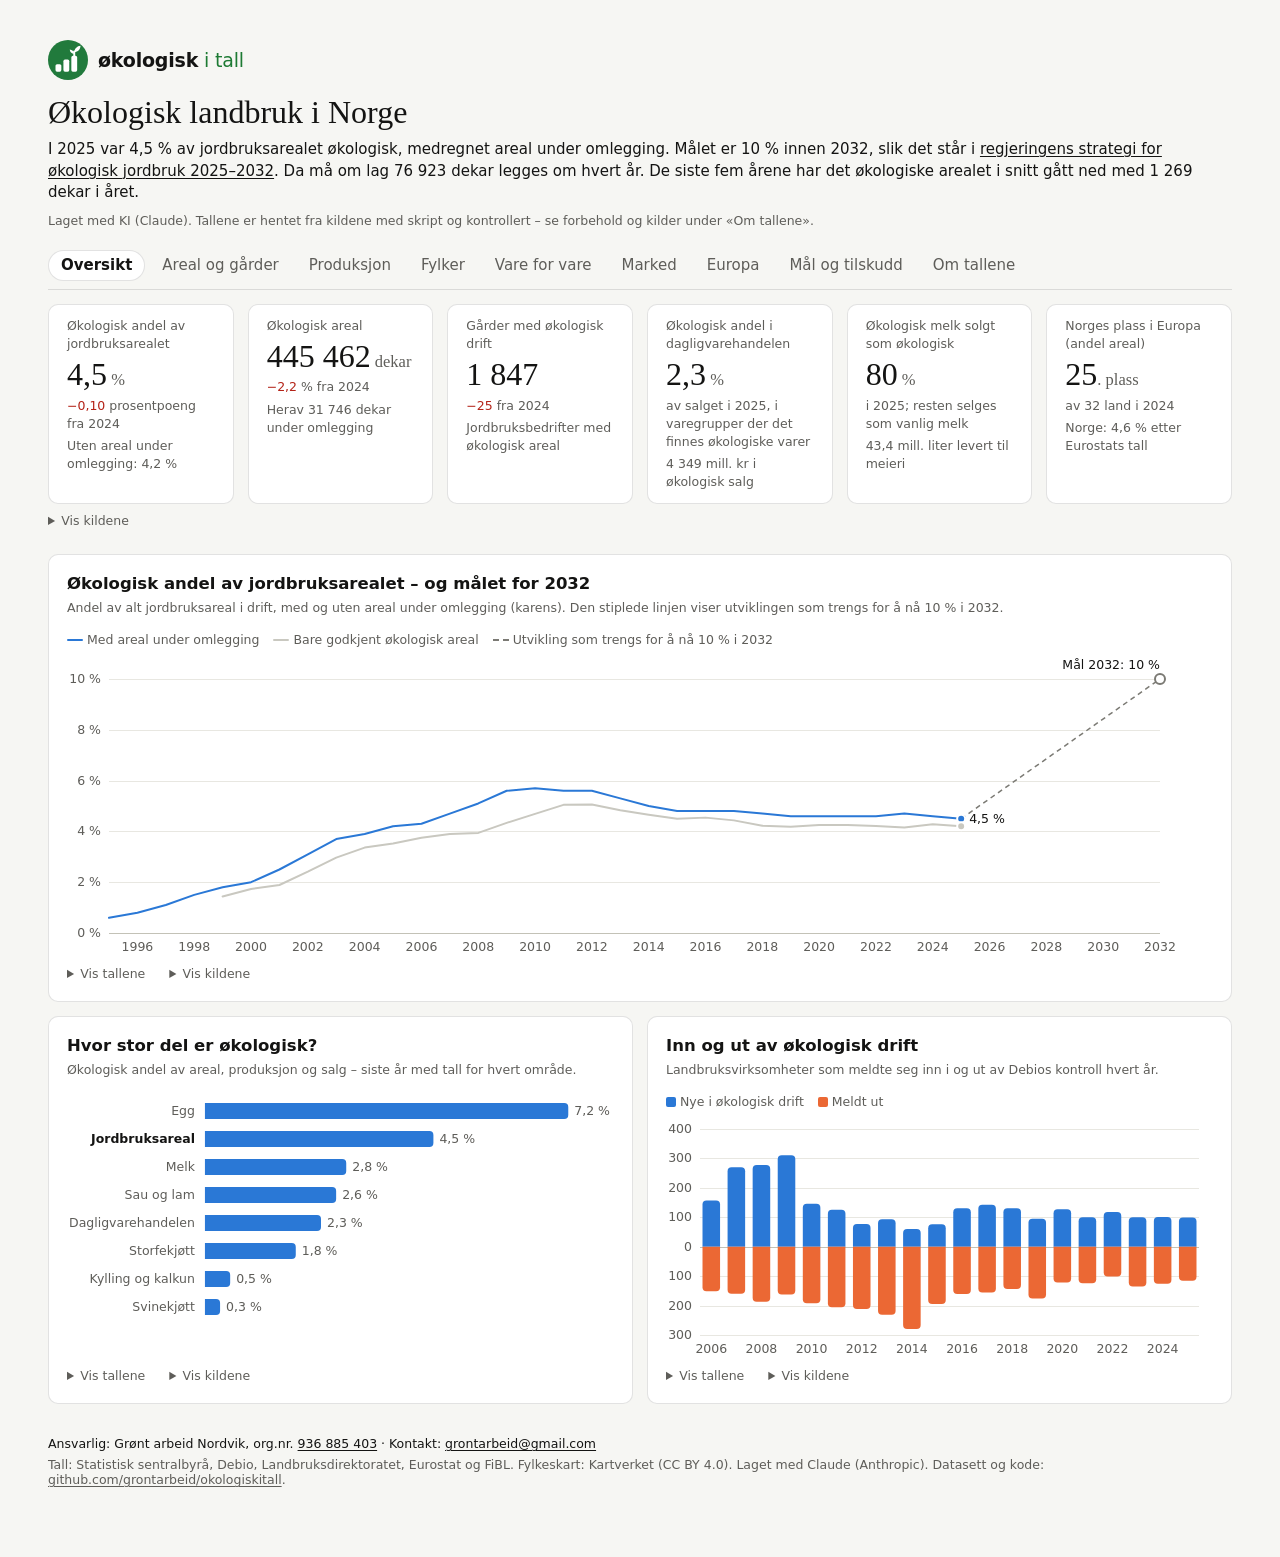
==== commit 2f4bbd20: "Logo med hjemknapp, og tekst i full bredde Logoen «økologisk i tall» øverst til venstre tar deg tilb" ====
--- a/dashbord/nettside/index.html
+++ b/dashbord/nettside/index.html
@@ -5,6 +5,7 @@
 <meta name="viewport" content="width=device-width, initial-scale=1">
 <title>Økologisk landbruk i Norge</title>
 <meta name="description" content="Statistikk om økologisk landbruk i Norge: areal, gårder, produksjon, fylker, marked og Europa. Tall fra SSB, Debio, Landbruksdirektoratet, Eurostat og FiBL.">
+<link rel="icon" href="logo.svg" type="image/svg+xml">
 <link rel="stylesheet" href="tema.css">
 <link rel="stylesheet" href="oko.css">
 </head>
@@ -12,6 +13,22 @@
 <main id="dash-root" class="oko-nettside">
 <div class="oko" id="oko">
   <header class="oko-head" id="topp">
+    <a class="oko-logo" id="logo" href="./" aria-label="Økologisk i tall – til oversikten">
+      <svg class="oko-logo-merke" viewBox="0 0 48 48" width="40" height="40" aria-hidden="true" focusable="false">
+        <circle class="oko-logo-bunn" cx="24" cy="24" r="24"/>
+        <g class="oko-logo-figur">
+          <rect x="9" y="29" width="7" height="9" rx="1.9"/>
+          <rect x="18.5" y="23.5" width="7" height="14.5" rx="1.9"/>
+          <rect x="28" y="19" width="7" height="19" rx="1.9"/>
+          <g class="oko-logo-spire">
+            <path class="oko-logo-stilk" d="M31.5 19.5 V13.6"/>
+            <path d="M31.6 14.6 C31.9 10.2 34.9 7.4 39 7 C38.9 11.3 36 14.4 31.6 14.6 Z"/>
+            <path d="M31.4 16.6 C31.1 13.6 28.9 11.6 26.1 11.4 C26.2 14.3 28.3 16.5 31.4 16.6 Z"/>
+          </g>
+        </g>
+      </svg>
+      <span class="oko-logo-ord"><span class="oko-logo-ord-1">økologisk</span> <span class="oko-logo-ord-2">i tall</span></span>
+    </a>
     <h1 class="oko-title" id="tittel">Økologisk landbruk i Norge</h1>
     <p class="oko-lede" id="ingress">
       I <span class="oko-num" data-source="nokkeltall" data-field="aar" data-row="0" data-fmt="text">—</span>
--- a/dashbord/nettside/tema.css
+++ b/dashbord/nettside/tema.css
@@ -54,6 +54,8 @@
   --oko-farge-6: #008300;
   --oko-farge-7: #6250d6;
   --oko-farge-8: #e34948;
+
+  --oko-logo-farge: #217a3c;
 }
 
 @media (prefers-color-scheme: dark) {
@@ -83,6 +85,7 @@
     --oko-farge-6: #008300;
     --oko-farge-7: #9085e9;
     --oko-farge-8: #e66767;
+    --oko-logo-farge: #2b8a47;
   }
 }
 :root[data-theme="dark"] {
@@ -111,6 +114,7 @@
   --oko-farge-6: #008300;
   --oko-farge-7: #9085e9;
   --oko-farge-8: #e66767;
+  --oko-logo-farge: #2b8a47;
 }
 
 html { -webkit-text-size-adjust: 100%; }
--- a/dashbord/nettside/oko.css
+++ b/dashbord/nettside/oko.css
@@ -14,6 +14,30 @@
 
 /* ---------- topp ---------- */
 .oko-head { padding-block: var(--cds-pad-sm) var(--cds-pad-md); }
+
+/* logo – også knapp tilbake til Oversikt */
+.oko-logo {
+  display: inline-flex;
+  align-items: center;
+  gap: 10px;
+  margin: 0 0 var(--cds-gap-md);
+  color: var(--color-fg);
+  text-decoration: none;
+  border-radius: 10px;
+}
+.oko-logo:focus-visible { outline: 2px solid var(--color-fg); outline-offset: 4px; }
+.oko-logo-merke { width: 40px; height: 40px; flex: none; }
+.oko-logo-bunn { fill: var(--oko-logo-farge, #217a3c); }
+.oko-logo-figur { fill: #fff; }
+.oko-logo-stilk { fill: none; stroke: #fff; stroke-width: 2.3; stroke-linecap: round; }
+.oko-logo-spire { transform-box: view-box; transform-origin: 31.5px 19.5px; }
+@media (prefers-reduced-motion: no-preference) {
+  .oko-logo-spire { transition: transform 450ms var(--cds-ease-out, ease-out); }
+  .oko-logo:hover .oko-logo-spire, .oko-logo:focus-visible .oko-logo-spire { transform: rotate(-9deg); }
+}
+.oko-logo-ord { font-size: 19px; line-height: 1; letter-spacing: -0.01em; white-space: nowrap; }
+.oko-logo-ord-1 { font-weight: 700; }
+.oko-logo-ord-2 { font-weight: 500; color: var(--color-ok, #1d7a33); }
 .oko-title {
   font-family: var(--font-anthropic-serif);
   font-weight: 400;
@@ -23,7 +47,6 @@
 }
 .oko-lede {
   margin: 0;
-  max-width: 72ch;
   color: var(--color-fg);
   font-size: var(--cds-font-size-body);
 }
@@ -73,7 +96,7 @@
   font-weight: var(--cds-font-weight-medium);
   margin: var(--cds-gap-lg) 0 var(--cds-gap-xs);
 }
-.oko-section-intro { margin: 0 0 var(--cds-gap-md); color: var(--color-fg-muted); max-width: 80ch; }
+.oko-section-intro { margin: 0 0 var(--cds-gap-md); color: var(--color-fg-muted); }
 
 .oko-grid {
   display: grid;
@@ -101,7 +124,6 @@
   margin: var(--cds-gap-xs) 0 var(--cds-gap-md);
   color: var(--color-fg-muted);
   font-size: var(--cds-font-size-caption);
-  max-width: 75ch;
 }
 .oko-card p:last-child { margin-bottom: 0; }
 .oko-kilde {
@@ -257,7 +279,6 @@
 .oko-kildeboks {
   margin-top: var(--cds-gap-sm); padding: var(--cds-pad-sm) var(--cds-pad-md);
   border: 1px solid var(--color-border-line); border-radius: var(--cds-radius);
-  max-width: 78ch;
 }
 .oko-beregning { margin: 0 0 var(--cds-gap-sm); color: var(--color-fg); line-height: 1.5; }
 .oko-kildeposter { list-style: none; margin: 0; padding: 0; display: grid; gap: var(--cds-gap-sm); }
@@ -277,7 +298,6 @@
 .oko-table a { color: inherit; }
 
 /* tekstkort */
-.oko-prose { max-width: 78ch; }
 .oko-prose h3 { font-size: var(--cds-font-size-heading); font-weight: var(--cds-font-weight-medium); margin: 0 0 var(--cds-gap-xs); }
 .oko-prose p, .oko-prose ul { margin: 0 0 var(--cds-gap-sm); }
 .oko-prose ul { padding-left: 1.2em; }
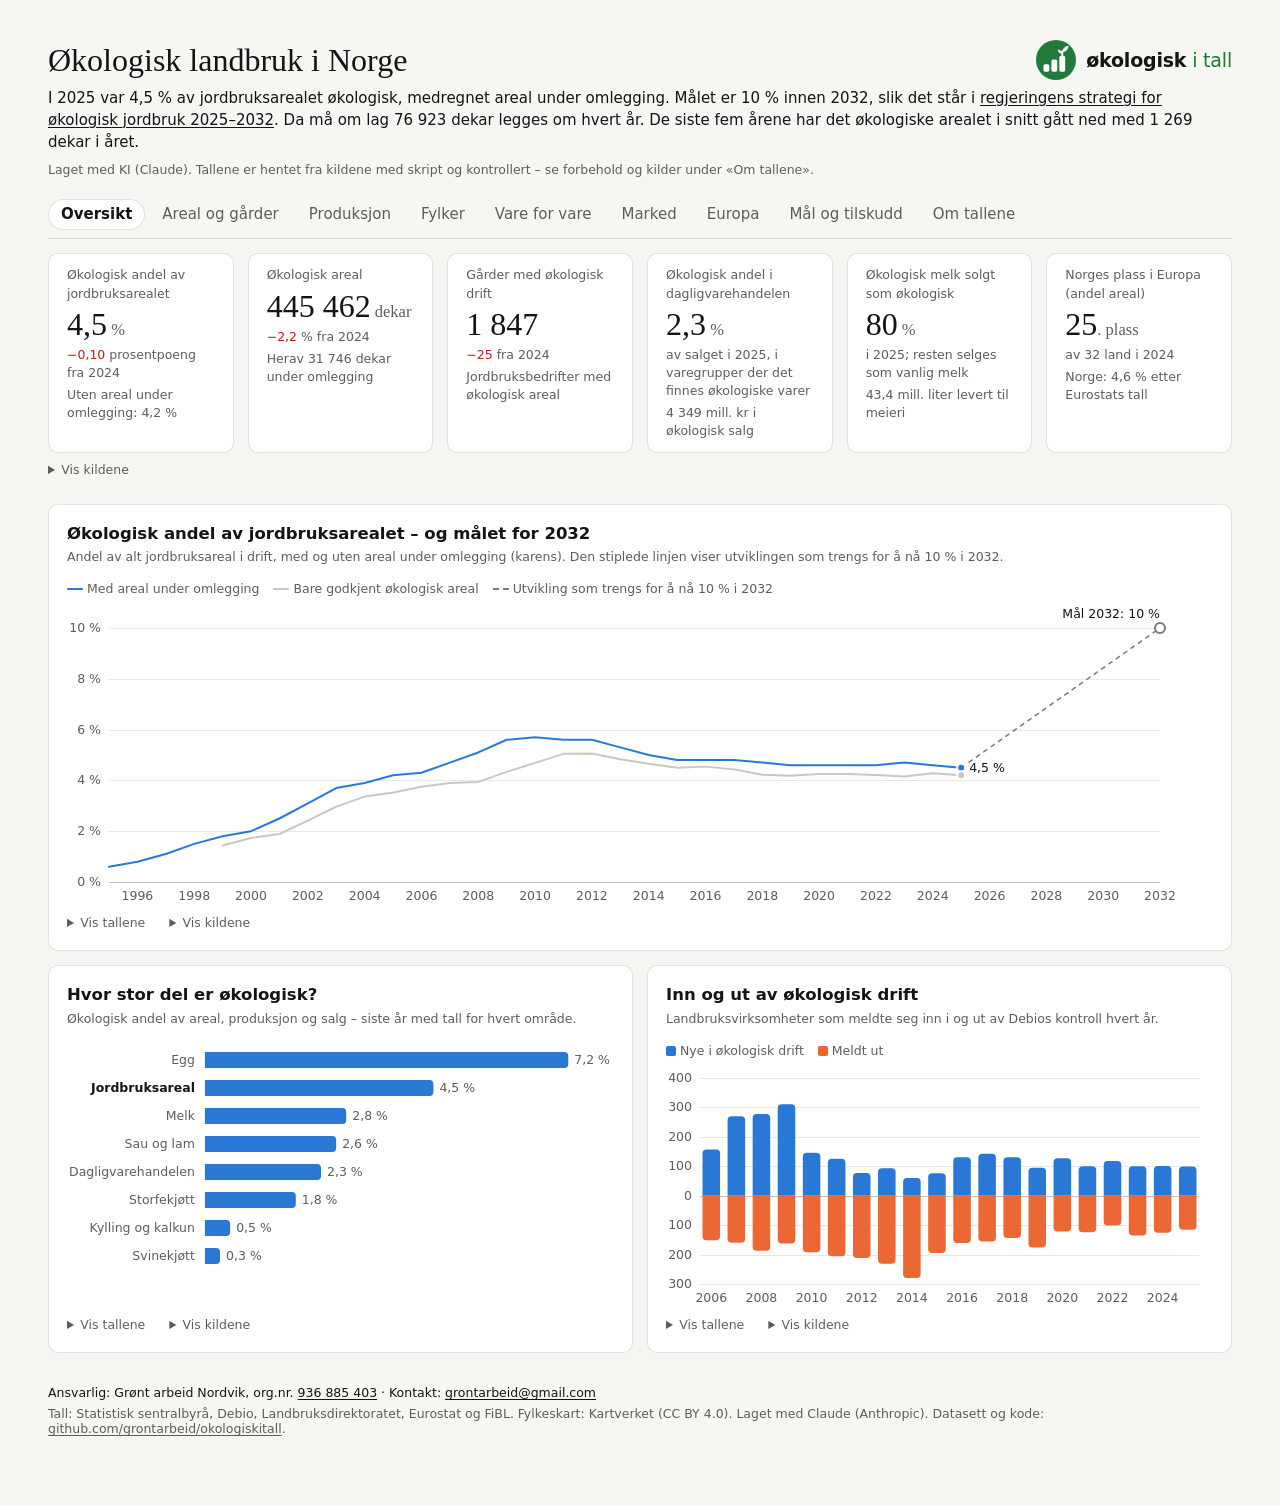
==== commit 503f5818: "Logoen flyttet til øverste høyre hjørne Tittelen står til venstre og logoen til høyre på samme linje" ====
--- a/dashbord/nettside/index.html
+++ b/dashbord/nettside/index.html
@@ -13,6 +13,7 @@
 <main id="dash-root" class="oko-nettside">
 <div class="oko" id="oko">
   <header class="oko-head" id="topp">
+    <div class="oko-topp">
     <a class="oko-logo" id="logo" href="./" aria-label="Økologisk i tall – til oversikten">
       <svg class="oko-logo-merke" viewBox="0 0 48 48" width="40" height="40" aria-hidden="true" focusable="false">
         <circle class="oko-logo-bunn" cx="24" cy="24" r="24"/>
@@ -30,6 +31,7 @@
       <span class="oko-logo-ord"><span class="oko-logo-ord-1">økologisk</span> <span class="oko-logo-ord-2">i tall</span></span>
     </a>
     <h1 class="oko-title" id="tittel">Økologisk landbruk i Norge</h1>
+    </div>
     <p class="oko-lede" id="ingress">
       I <span class="oko-num" data-source="nokkeltall" data-field="aar" data-row="0" data-fmt="text">—</span>
       var <span class="oko-num" data-source="nokkeltall" data-field="andel" data-row="0" data-fmt="d1">—</span>&nbsp;%
--- a/dashbord/nettside/oko.css
+++ b/dashbord/nettside/oko.css
@@ -15,12 +15,28 @@
 /* ---------- topp ---------- */
 .oko-head { padding-block: var(--cds-pad-sm) var(--cds-pad-md); }
 
+/* tittel til venstre, logo øverst til høyre (på smale skjermer: logoen over tittelen, til høyre) */
+.oko-topp {
+  display: flex;
+  flex-direction: row-reverse;
+  justify-content: space-between;
+  align-items: center;
+  gap: var(--cds-gap-md);
+  margin: 0 0 var(--cds-gap-sm);
+}
+.oko-topp .oko-title { margin: 0; }
+@media (max-width: 620px) {
+  .oko-topp { flex-direction: column; align-items: stretch; gap: var(--cds-gap-sm); }
+  .oko-topp .oko-logo { align-self: flex-end; }
+}
+
 /* logo – også knapp tilbake til Oversikt */
 .oko-logo {
   display: inline-flex;
+  flex: none;
   align-items: center;
   gap: 10px;
-  margin: 0 0 var(--cds-gap-md);
+  margin: 0;
   color: var(--color-fg);
   text-decoration: none;
   border-radius: 10px;
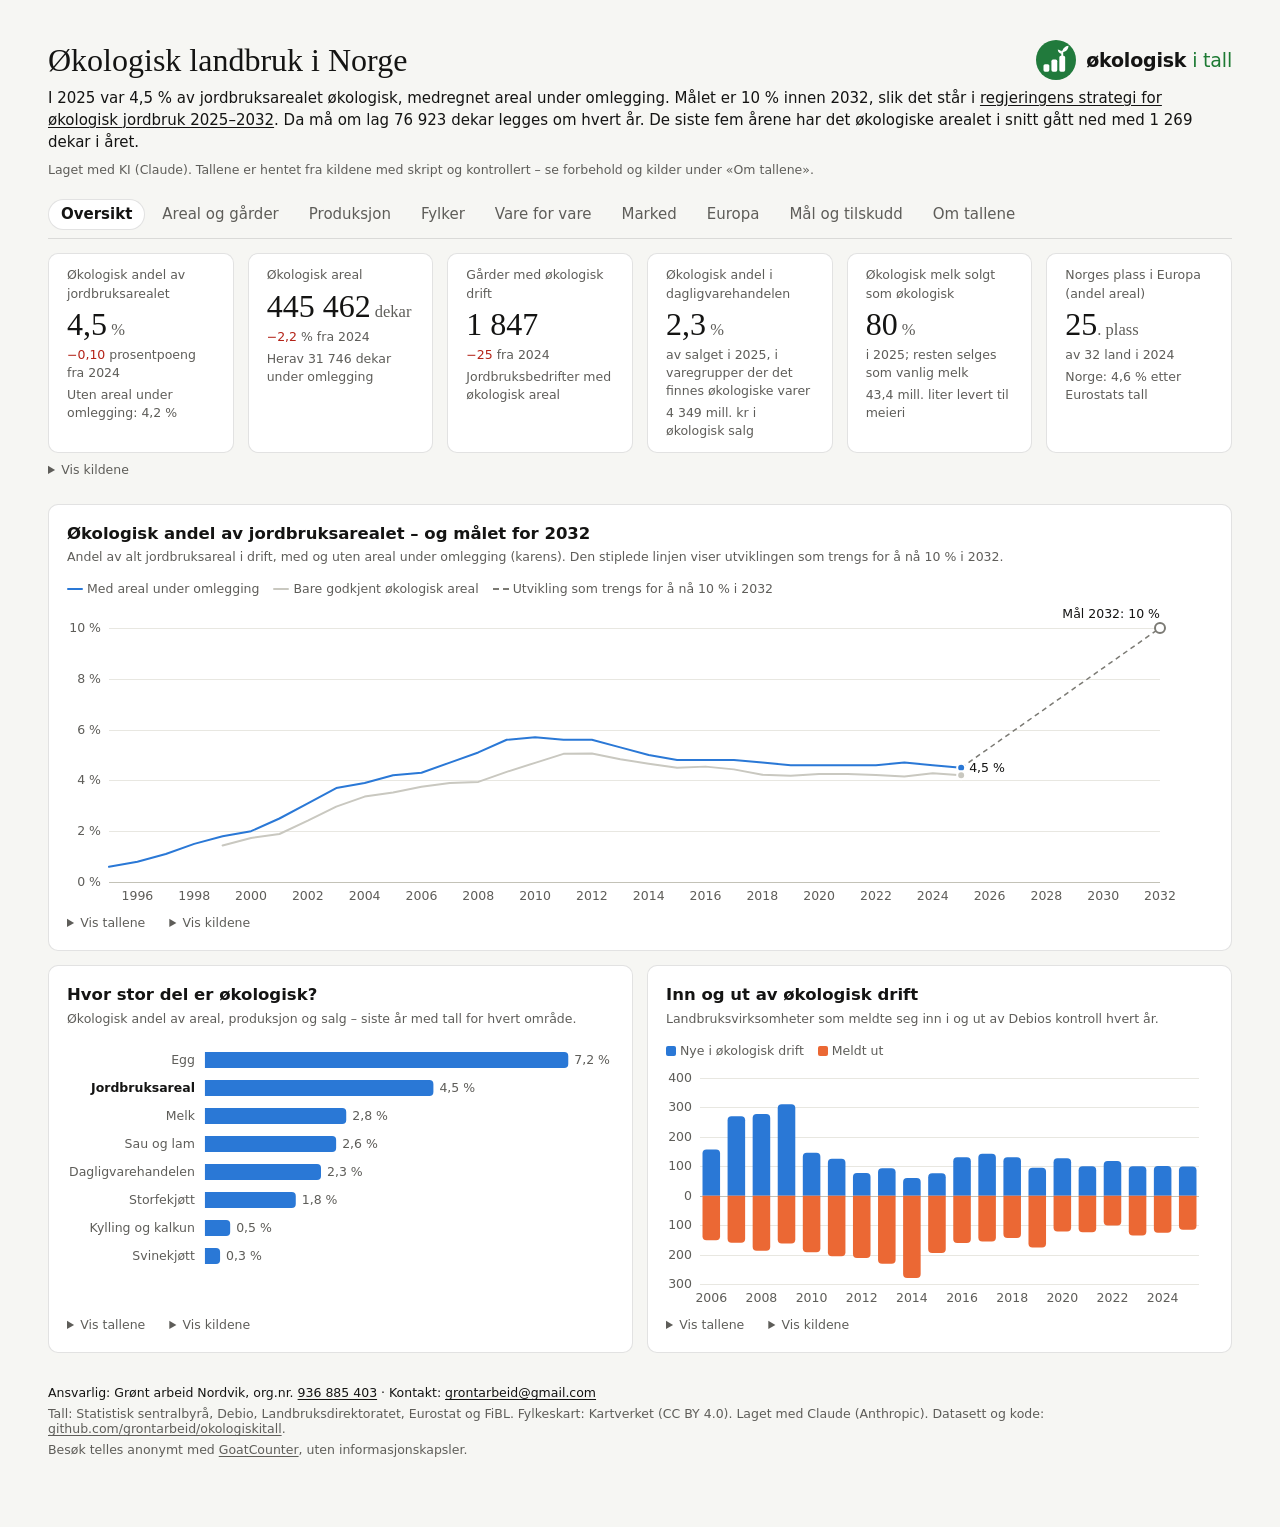
==== commit 4aacac4e: "Besøkstelling med GoatCounter, uten informasjonskapsler Sidevisninger telles automatisk, og fanebytt" ====
--- a/dashbord/nettside/index.html
+++ b/dashbord/nettside/index.html
@@ -388,6 +388,7 @@
 <footer class="oko-bunn">
 <p class="oko-ansvarlig">Ansvarlig: Grønt arbeid Nordvik, org.nr. <a class="oko-lenke" href="https://virksomhet.brreg.no/nb/oppslag/enheter/936885403">936&nbsp;885&nbsp;403</a> · Kontakt: <span class="oko-epost" data-a="diebratnorg" data-b="moc.liamg">e-postadressen vises når siden er lastet</span></p>
 <p>Tall: Statistisk sentralbyrå, Debio, Landbruksdirektoratet, Eurostat og FiBL. Fylkeskart: Kartverket (CC BY 4.0). Laget med Claude (Anthropic). Datasett og kode: <a class="oko-lenke" href="https://github.com/grontarbeid/okologiskitall">github.com/grontarbeid/okologiskitall</a>.</p>
+<p>Besøk telles anonymt med <a class="oko-lenke" href="https://www.goatcounter.com/">GoatCounter</a>, uten informasjonskapsler.</p>
 </footer>
 </main>
 <script src="d3.v7.9.0.min.js"></script>
@@ -407,5 +408,8 @@
   el.appendChild(lenke);
 });
 </script>
+<!-- Besøkstelling uten informasjonskapsler: https://okologiskitall.goatcounter.com
+     Sidevisninger telles automatisk; fanene telles som hendelser «fane-…» (se setLink i dash-adapter.js). -->
+<script data-goatcounter="https://okologiskitall.goatcounter.com/count" async src="https://gc.zgo.at/count.js"></script>
 </body>
 </html>
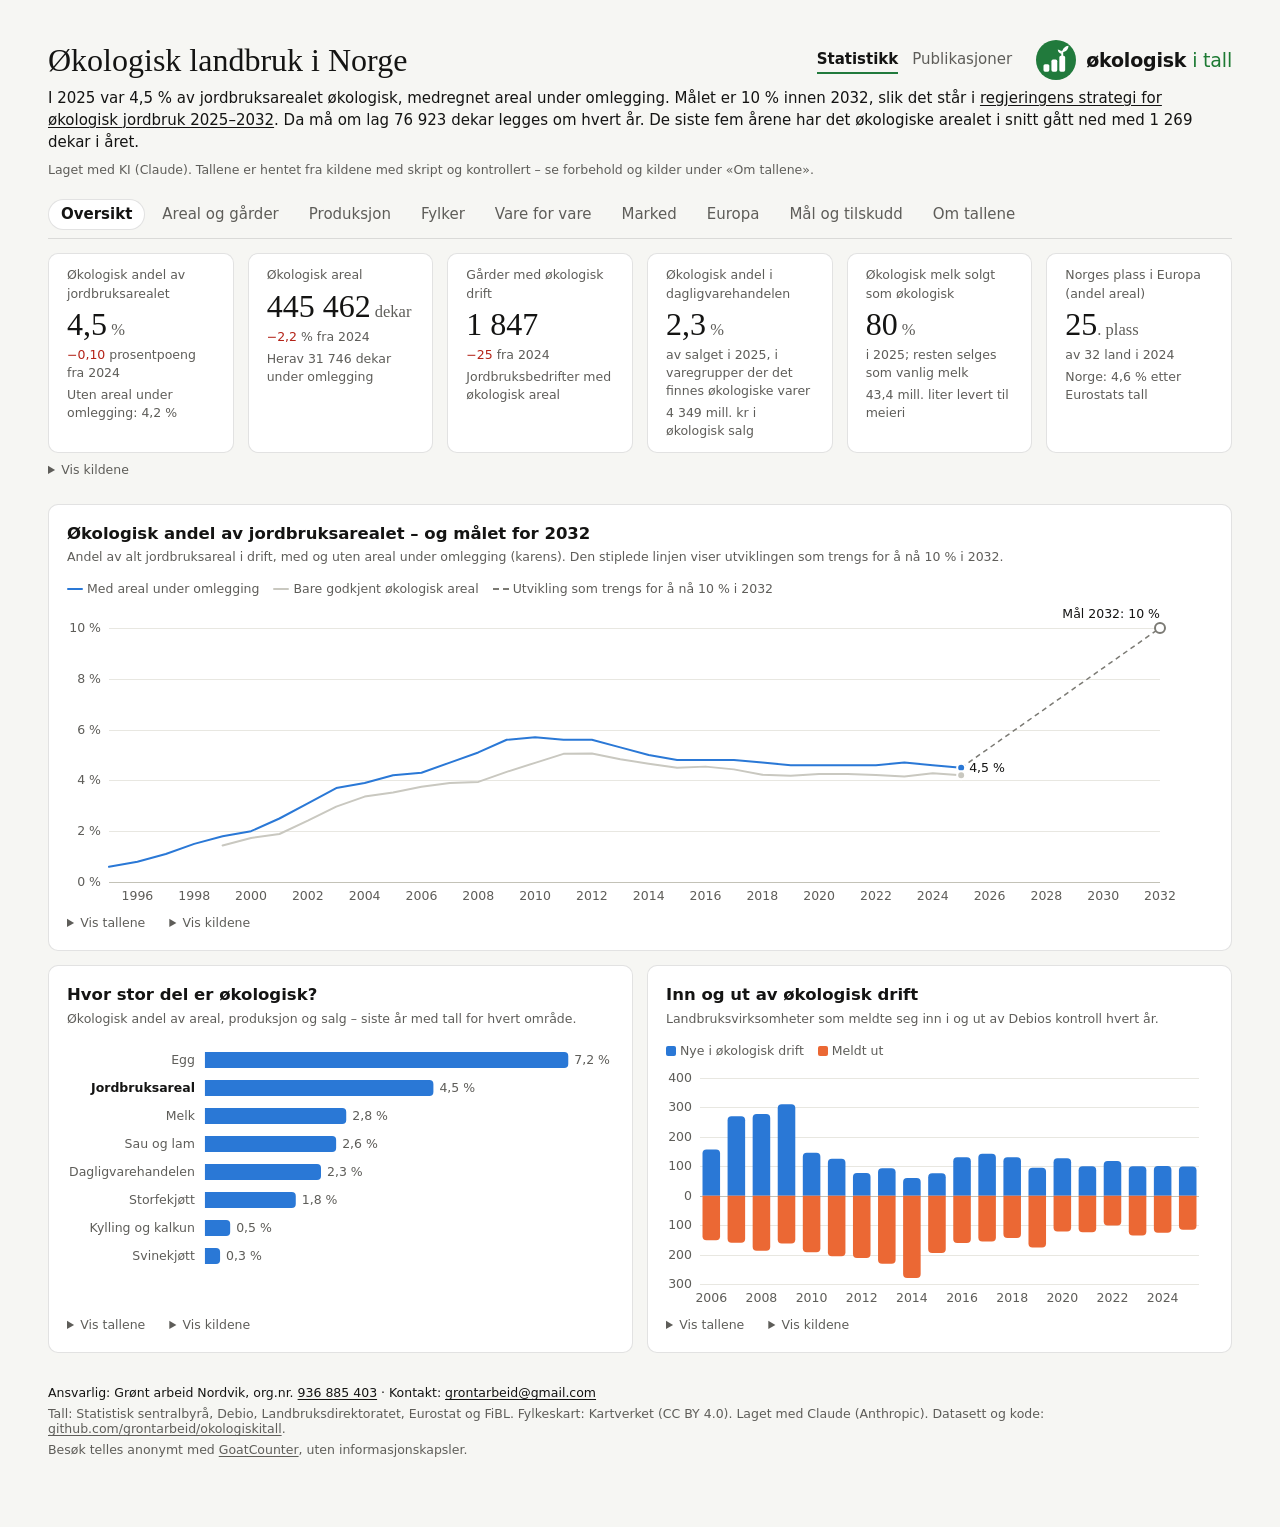
==== commit de0813b6: "Publikasjonsbibliotek: side, meny og byggeskript Ny side okologiskitall.no/publikasjoner/ med meny e" ====
--- a/dashbord/nettside/index.html
+++ b/dashbord/nettside/index.html
@@ -14,6 +14,11 @@
 <div class="oko" id="oko">
   <header class="oko-head" id="topp">
     <div class="oko-topp">
+    <div class="oko-merkerad">
+    <nav class="oko-hovedmeny" aria-label="Nettstedet">
+      <a id="meny-statistikk" href="./" aria-current="page">Statistikk</a>
+      <a href="publikasjoner/">Publikasjoner</a>
+    </nav>
     <a class="oko-logo" id="logo" href="./" aria-label="Økologisk i tall – til oversikten">
       <svg class="oko-logo-merke" viewBox="0 0 48 48" width="40" height="40" aria-hidden="true" focusable="false">
         <circle class="oko-logo-bunn" cx="24" cy="24" r="24"/>
@@ -30,6 +35,7 @@
       </svg>
       <span class="oko-logo-ord"><span class="oko-logo-ord-1">økologisk</span> <span class="oko-logo-ord-2">i tall</span></span>
     </a>
+    </div>
     <h1 class="oko-title" id="tittel">Økologisk landbruk i Norge</h1>
     </div>
     <p class="oko-lede" id="ingress">
@@ -177,29 +183,35 @@
 
   <!-- ================================================================ FYLKER -->
   <section class="oko-page" id="fylker" role="tabpanel" aria-labelledby="fane-fylker" hidden>
-    <div class="oko-seg" role="group" aria-label="Vis fylkene etter" id="fylke-valg">
-      <button type="button" data-maal="andel" aria-pressed="true">Andel av jordbruksarealet</button>
-      <button type="button" data-maal="areal" aria-pressed="false">Økologisk areal</button>
-      <button type="button" data-maal="gaarder" aria-pressed="false">Gårder</button>
+    <div class="oko-valgrad">
+      <div class="oko-seg" role="group" aria-label="Vis fylkene etter" id="fylke-valg">
+        <button type="button" data-maal="andel" aria-pressed="true">Andel av jordbruksarealet</button>
+        <button type="button" data-maal="areal" aria-pressed="false">Økologisk areal</button>
+        <button type="button" data-maal="gaarder" aria-pressed="false">Gårder</button>
+      </div>
+      <div class="oko-seg" role="group" aria-label="Areal under omlegging (karens)" id="karens-valg">
+        <button type="button" data-karens="med" aria-pressed="true" title="Med areal under omlegging, slik SSB regner andelen">Med karens</button>
+        <button type="button" data-karens="uten" aria-pressed="false" title="Bare areal som er godkjent økologisk">Uten karens</button>
+      </div>
     </div>
     <div class="oko-grid">
       <article class="oko-card" id="kort-kart">
         <h3 class="oko-card-title" id="kart-tittel">Fylkene på kart</h3>
-        <p class="oko-card-note">Mørkere farge betyr høyere verdi. Oslo og Akershus er slått sammen, slik SSB publiserer dem.</p>
+        <p class="oko-card-note">Mørkere farge betyr høyere verdi. <span id="fylker-karens-note">Andel og areal er medregnet areal under omlegging (karens), slik SSB regner dem.</span> Oslo og Akershus er slått sammen fordi SSB publiserer dem samlet.</p>
         <div class="oko-chart dash-skeleton" id="graf-kart" data-source="fylkeskart ssb_fylker" style="min-height: 460px"></div>
-        <div class="oko-fot"><details class="oko-kildeliste" id="kilder-kart"><summary>Vis kildene</summary><div class="oko-kildeboks" data-kilder="ssb_oko kart"><p class="oko-beregning">Tabell 12661 per fylke, siste år. SSB publiserer Oslo og Akershus samlet, så de to fylkene er slått sammen på kartet.</p></div></details></div>
+        <div class="oko-fot"><details class="oko-kildeliste" id="kilder-kart"><summary>Vis kildene</summary><div class="oko-kildeboks" data-kilder="ssb_oko ssb_jord kart"><p class="oko-beregning">Tabell 12661 per fylke, siste år. Med karens er andelen SSBs egen. Uten karens er den regnet ut her: godkjent økologisk areal (12661) delt på jordbruksareal i drift (04496). SSB publiserer Oslo og Akershus samlet, så de to fylkene er slått sammen på kartet.</p></div></details></div>
       </article>
       <article class="oko-card" id="kort-fylker">
         <h3 class="oko-card-title" id="fylker-tittel">Fylkene rangert</h3>
         <p class="oko-card-note" id="fylker-note">Siste år. Den stiplede linjen er landsgjennomsnittet.</p>
-        <div class="oko-chart dash-skeleton" id="graf-fylker" data-source="ssb_fylker ssb_areal" style="min-height: 400px"></div>
-        <div class="oko-fot"><details class="oko-tabell"><summary>Vis tallene</summary><div class="oko-tabell-boks" id="tabell-fylker"></div></details><details class="oko-kildeliste" id="kilder-fylker"><summary>Vis kildene</summary><div class="oko-kildeboks" data-kilder="ssb_oko"><p class="oko-beregning">Tabell 12661 per fylke, siste år. Landsgjennomsnittet er SSBs andel for hele landet i samme tabell.</p></div></details></div>
+        <div class="oko-chart dash-skeleton" id="graf-fylker" data-source="ssb_fylker ssb_areal andel_beregnet" style="min-height: 400px"></div>
+        <div class="oko-fot"><details class="oko-tabell"><summary>Vis tallene</summary><div class="oko-tabell-boks" id="tabell-fylker"></div></details><details class="oko-kildeliste" id="kilder-fylker"><summary>Vis kildene</summary><div class="oko-kildeboks" data-kilder="ssb_oko ssb_jord"><p class="oko-beregning">Tabell 12661 per fylke, siste år. Med karens er andelene og landsgjennomsnittet SSBs egne. Uten karens er de regnet ut her: godkjent økologisk areal delt på jordbruksareal i drift (04496), for fylkene og for hele landet. SSB regner andelen med jordbruksarealet slik det var da tallene ble publisert, så den kan avvike med 0,1 prosentpoeng fra en andel regnet med de endelige tallene.</p></div></details></div>
       </article>
       <article class="oko-card oko-wide" id="kort-fylker-endring">
         <h3 class="oko-card-title">Endring siste år per fylke</h3>
         <p class="oko-card-note" id="fylker-endring-note"><span id="fylker-endring-maal">Valgt mål</span>: endring fra <span data-source="fylker_endring" data-field="forrige_aar" data-row="0" data-fmt="text">—</span> til <span data-source="fylker_endring" data-field="aar" data-row="0" data-fmt="text">—</span>, i <span id="fylker-endring-enhet">valgt enhet</span>.</p>
         <div class="oko-chart dash-skeleton" id="graf-fylker-endring" data-source="fylker_endring" style="min-height: 400px"></div>
-        <div class="oko-fot"><details class="oko-kildeliste" id="kilder-fylker-endring"><summary>Vis kildene</summary><div class="oko-kildeboks" data-kilder="ssb_oko"><p class="oko-beregning">Regnet ut her: siste år minus året før i tabell 12661, per fylke. Endringen i andel er regnet av SSBs avrundede andeler (én desimal).</p></div></details></div>
+        <div class="oko-fot"><details class="oko-kildeliste" id="kilder-fylker-endring"><summary>Vis kildene</summary><div class="oko-kildeboks" data-kilder="ssb_oko ssb_jord"><p class="oko-beregning">Regnet ut her: siste år minus året før i tabell 12661, per fylke. Med karens er endringen i andel regnet av SSBs avrundede andeler (én desimal). Uten karens er den regnet av uavrundede andeler (godkjent økologisk areal delt på jordbruksareal i drift, tabell 04496).</p></div></details></div>
       </article>
     </div>
   </section>
@@ -354,7 +366,7 @@
       <article class="oko-card oko-prose" id="kort-begreper">
         <h3>Slik leser du tallene</h3>
         <ul>
-          <li><b>Økologisk areal</b> er godkjent økologisk areal pluss areal under omlegging (karens). Omleggingstiden er vanligvis to år, og tre år for flerårige vekster som frukt og bær.</li>
+          <li><b>Økologisk areal</b> er godkjent økologisk areal pluss areal under omlegging (karens). Omleggingstiden er vanligvis to år, og tre år for flerårige vekster som frukt og bær. SSB regner økologisk andel med karens. Under Fylker kan du velge å se tallene uten karens.</li>
           <li><b>Gårder</b> er SSBs jordbruksbedrifter med økologisk areal. Debio teller landbruksvirksomheter under kontroll, og får litt høyere tall.</li>
           <li><b>Andel solgt som økologisk</b> (anvendelsesgrad) er hvor mye av den økologiske produksjonen som faktisk selges med økologisk merke.</li>
           <li><b>Dagligvaretallene</b> bygger på tre ulike datagrunnlag over tid og er ikke direkte sammenlignbare på tvers av byttene. Andelen regnes nå bare av varegrupper der det finnes økologiske varer; regnet av all mat er den lavere.</li>
--- a/dashbord/nettside/oko.css
+++ b/dashbord/nettside/oko.css
@@ -25,9 +25,36 @@
   margin: 0 0 var(--cds-gap-sm);
 }
 .oko-topp .oko-title { margin: 0; }
+
+/* hovedmenyen (Statistikk | Publikasjoner) står til venstre for logoen */
+.oko-merkerad { display: flex; align-items: center; gap: var(--cds-gap-lg); flex: none; }
+.oko-hovedmeny { display: flex; align-items: center; gap: var(--cds-gap-md); }
+.oko-hovedmeny a {
+  color: var(--color-fg-muted);
+  text-decoration: none;
+  font-size: var(--cds-font-size-body);
+  line-height: 1.3;
+  padding: 4px 0 3px;
+  border-bottom: 2px solid transparent;
+}
+.oko-hovedmeny a:hover { color: var(--color-fg); }
+.oko-hovedmeny a[aria-current="page"] {
+  color: var(--color-fg);
+  font-weight: var(--cds-font-weight-medium);
+  border-bottom-color: var(--oko-logo-farge, #217a3c);
+}
+.oko-hovedmeny a:focus-visible { outline: 2px solid var(--color-fg); outline-offset: 3px; border-radius: 2px; }
 @media (max-width: 620px) {
   .oko-topp { flex-direction: column; align-items: stretch; gap: var(--cds-gap-sm); }
-  .oko-topp .oko-logo { align-self: flex-end; }
+  .oko-topp .oko-merkerad { justify-content: space-between; flex-wrap: wrap; gap: var(--cds-gap-sm) var(--cds-gap-md); }
+}
+/* smal mobil: logoordene står over hverandre, så menyen og logoen får plass på én linje */
+@media (max-width: 440px) {
+  .oko-merkerad .oko-logo { gap: 8px; }
+  .oko-merkerad .oko-logo-merke { width: 36px; height: 36px; }
+  .oko-merkerad .oko-logo-ord { font-size: 16px; line-height: 1.05; }
+  .oko-merkerad .oko-logo-ord-1, .oko-merkerad .oko-logo-ord-2 { display: block; }
+  .oko-hovedmeny { gap: var(--cds-gap-sm); }
 }
 
 /* logo – også knapp tilbake til Oversikt */
@@ -274,6 +301,10 @@
   padding: var(--cds-pad-xs) var(--cds-pad-md); cursor: pointer;
 }
 .oko-seg button[aria-pressed="true"] { color: var(--color-fg); border-color: var(--color-fg-muted); font-weight: var(--cds-font-weight-medium); }
+.oko-seg button:disabled { opacity: 0.45; cursor: default; }
+/* to knapperader side om side (Fylker: mål, og med eller uten karens); på smal skjerm havner de under hverandre */
+.oko-valgrad { display: flex; flex-wrap: wrap; align-items: center; gap: var(--cds-gap-sm) var(--cds-gap-lg); margin-bottom: var(--cds-gap-md); }
+.oko-valgrad .oko-seg { margin-bottom: 0; }
 
 /* bunnlinje i kortene: «Vis tallene» og «Vis kildene» side om side; den som åpnes, tar hele bredden */
 .oko-fot {
@@ -329,6 +360,6 @@
   @keyframes oko-in { from { opacity: 0; } to { opacity: 1; } }
 }
 @media print {
-  .oko-tabs, .oko-tabell summary, .oko-seg { display: none; }
+  .oko-tabs, .oko-tabell summary, .oko-seg, .oko-valgrad, .oko-hovedmeny { display: none; }
   .oko-page[hidden] { display: block; }
 }
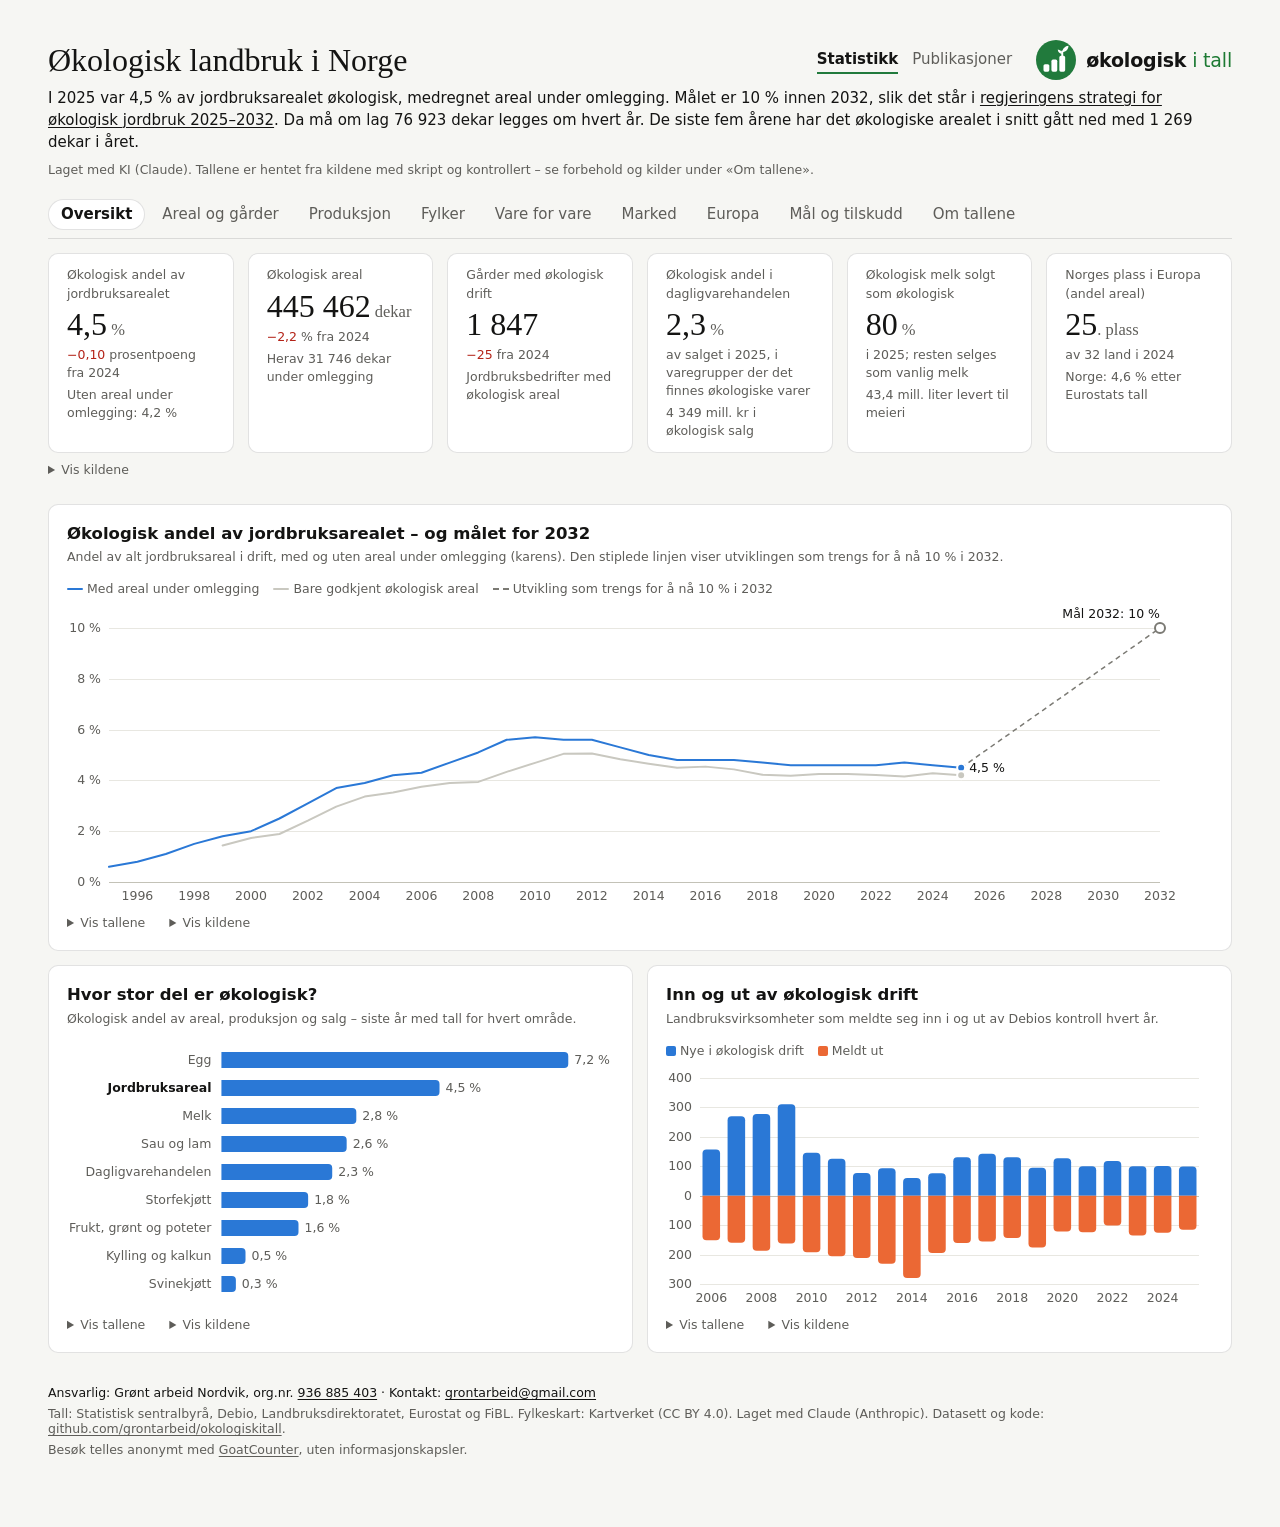
==== commit 0119b543: "Vare for vare: figurer for frukt, grønt og poteter Fire nye figurer fra Landbruksdirektoratets rappo" ====
--- a/dashbord/nettside/index.html
+++ b/dashbord/nettside/index.html
@@ -115,8 +115,8 @@
       <article class="oko-card" id="kort-andeler">
         <h3 class="oko-card-title">Hvor stor del er økologisk?</h3>
         <p class="oko-card-note">Økologisk andel av areal, produksjon og salg – siste år med tall for hvert område.</p>
-        <div class="oko-chart dash-skeleton" id="graf-andeler" data-source="andeler_siste" style="min-height: 232px"></div>
-        <div class="oko-fot"><details class="oko-tabell"><summary>Vis tallene</summary><div class="oko-tabell-boks" id="tabell-andeler"></div></details><details class="oko-kildeliste" id="kilder-andeler"><summary>Vis kildene</summary><div class="oko-kildeboks" data-kilder="ssb_oko ssb_jord ldir"><p class="oko-beregning">Jordbruksareal: økologisk areal med karens (12661) delt på jordbruksareal i drift (04496). Melk, egg, kjøtt og dagligvare: andelene slik Landbruksdirektoratet oppgir dem i siste rapport. Side i rapporten står under «Vis tallene» på fanene Vare for vare og Marked.</p></div></details></div>
+        <div class="oko-chart dash-skeleton" id="graf-andeler" data-source="andeler_siste" style="min-height: 260px"></div>
+        <div class="oko-fot"><details class="oko-tabell"><summary>Vis tallene</summary><div class="oko-tabell-boks" id="tabell-andeler"></div></details><details class="oko-kildeliste" id="kilder-andeler"><summary>Vis kildene</summary><div class="oko-kildeboks" data-kilder="ssb_oko ssb_jord ldir"><p class="oko-beregning">Jordbruksareal: økologisk areal med karens (12661) delt på jordbruksareal i drift (04496). Melk, egg, kjøtt, frukt og grønt og dagligvare: andelene slik Landbruksdirektoratet oppgir dem i siste rapport. Frukt og grønt gjelder norskprodusert frukt, grønnsaker og poteter omsatt fra grossist. Side i rapporten står under «Vis tallene» på fanene Vare for vare og Marked.</p></div></details></div>
       </article>
       <article class="oko-card" id="kort-innut">
         <h3 class="oko-card-title">Inn og ut av økologisk drift</h3>
@@ -248,6 +248,30 @@
         <p class="oko-card-note">Tonn korn, erter, oljefrø og åkerbønner per sesong (juli–juni). De fleste tallene er anslag gjort i februar, før sesongen var over, og blir ofte justert mye i neste års rapport – les dem som omtrentlige nivåer.</p>
         <div class="oko-chart dash-skeleton" id="graf-korn" data-source="ldir_korn" style="min-height: 240px"></div>
         <div class="oko-fot"><details class="oko-tabell"><summary>Vis tallene</summary><div class="oko-tabell-boks" id="tabell-korn"></div></details><details class="oko-kildeliste" id="kilder-korn"><summary>Vis kildene</summary><div class="oko-kildeboks" data-kilder="ldir slf2012"><p class="oko-beregning">Levert økologisk korn per sesong, slik hver rapport anslo det. Rapport, tabell og side står under «Vis tallene».</p></div></details></div>
+      </article>
+      <article class="oko-card" id="kort-gront-andel">
+        <h3 class="oko-card-title">Frukt, grønt og poteter: økologisk andel</h3>
+        <p class="oko-card-note">Prosent av omsetningen av norskprodusert frukt, grønnsaker og poteter fra grossist, slik Landbruksdirektoratet oppgir den for hvert år. Direktesalg og økologisk vare som selges som vanlig vare, er ikke med.</p>
+        <div class="oko-chart dash-skeleton" id="graf-gront-andel" data-source="ldir_gront_andel" style="min-height: 240px"></div>
+        <div class="oko-fot"><details class="oko-tabell"><summary>Vis tallene</summary><div class="oko-tabell-boks" id="tabell-gront-andel"></div></details><details class="oko-kildeliste" id="kilder-gront-andel"><summary>Vis kildene</summary><div class="oko-kildeboks" data-kilder="ldir"><p class="oko-beregning">Andelen økologisk av all omsetning av norskprodusert frukt, grønt og poteter i grossistleddet, slik rapporten for hvert år oppgir den i kapittelet om poteter, grønnsaker og frukt. Tallene for 2018–2020 er fra rapporten for 2021, som oppgir 2,6 % for hvert av de tre årene. Neste års rapport bruker noen ganger et justert tall for året før: rapporten for 2025 skriver at andelen gikk ned 0,1 prosentpoeng fra 2024, mens rapporten for 2024 oppga 1,5 %. Rapport og side for hvert tall står under «Vis tallene».</p></div></details></div>
+      </article>
+      <article class="oko-card" id="kort-gront-pris">
+        <h3 class="oko-card-title">Hvor mye mer får produsenten for økologisk?</h3>
+        <p class="oko-card-note">Pris til produsent for økologisk vare, i prosent over prisen for konvensjonell vare, siste år. Streken viser året før.</p>
+        <div class="oko-chart dash-skeleton" id="graf-gront-pris" data-source="ldir_gront_pris" style="min-height: 270px"></div>
+        <div class="oko-fot"><details class="oko-tabell"><summary>Vis tallene</summary><div class="oko-tabell-boks" id="tabell-gront-pris"></div></details><details class="oko-kildeliste" id="kilder-gront-pris"><summary>Vis kildene</summary><div class="oko-kildeboks" data-kilder="ldir"><p class="oko-beregning">Pristabellene i kapittelet om poteter, grønnsaker og frukt i rapportene for de to siste årene: grossistenes gjennomsnittlige oppgjørspris til norske produsenter for økologisk og konvensjonell vare. Prosenten er regnet ut her: økologisk pris minus konvensjonell pris, delt på konvensjonell pris. Prisene gjelder ulike enheter (kilo, stykk eller pakke), se «Vis tallene». Urter mangler i figuren fordi rapporten for 2025 ikke har noen pristabell for urter; ifølge teksten var økologiske urter fortsatt billigere enn konvensjonelle.</p></div></details></div>
+      </article>
+      <article class="oko-card" id="kort-gront-varer">
+        <h3 class="oko-card-title">Økologisk andel per vare</h3>
+        <p class="oko-card-note">Norskprodusert frukt, grønnsaker og poteter omsatt fra grossist, siste år. Prosent av all omsetning av varen. Streken viser året før.</p>
+        <div class="oko-chart dash-skeleton" id="graf-gront-varer" data-source="ldir_gront_varer" style="min-height: 560px"></div>
+        <div class="oko-fot"><details class="oko-tabell"><summary>Vis tallene</summary><div class="oko-tabell-boks" id="tabell-gront-varer"></div></details><details class="oko-kildeliste" id="kilder-gront-varer"><summary>Vis kildene</summary><div class="oko-kildeboks" data-kilder="ldir"><p class="oko-beregning">Vedlegg 1 i rapportene: all omsetning og økologisk omsetning (tonn) og økologisk andel per vare på engrosnivå. For epler og plommer er tallene for noen år fra Fruktlagerinspektøren (se merknaden under «Vis tallene»). Cherrytomatene sammenlignes ikke med året før, fordi rapporten for 2025 rettet en feil i omregningen til tonn, også for tidligere år. Rapport, tabell og side står under «Vis tallene».</p></div></details></div>
+      </article>
+      <article class="oko-card" id="kort-gront-utvikling">
+        <h3 class="oko-card-title">Økologisk omsetning av de største varene</h3>
+        <p class="oko-card-note">Tonn norskprodusert økologisk vare omsatt fra grossist per år. Rapporten for 2023 har ikke tall per vare, så 2023 mangler. Hver figur har sin egen skala.</p>
+        <div class="oko-chart dash-skeleton" id="graf-gront-utvikling" data-source="ldir_gront_varer" style="min-height: 480px"></div>
+        <div class="oko-fot"><details class="oko-tabell"><summary>Vis tallene</summary><div class="oko-tabell-boks" id="tabell-gront-utvikling"></div></details><details class="oko-kildeliste" id="kilder-gront-utvikling"><summary>Vis kildene</summary><div class="oko-kildeboks" data-kilder="ldir"><p class="oko-beregning">De åtte varene med mest økologisk omsetning siste år. Tonn per vare og år fra vedlegg 1 i rapportene, og fra tabellene over omsetning per vare i rapportene for 2017–2019. Når flere rapporter har tall for samme år, brukes den nyeste. Rapport, tabell og side står under «Vis tallene».</p></div></details></div>
       </article>
     </div>
   </section>
@@ -370,6 +394,7 @@
           <li><b>Gårder</b> er SSBs jordbruksbedrifter med økologisk areal. Debio teller landbruksvirksomheter under kontroll, og får litt høyere tall.</li>
           <li><b>Andel solgt som økologisk</b> (anvendelsesgrad) er hvor mye av den økologiske produksjonen som faktisk selges med økologisk merke.</li>
           <li><b>Dagligvaretallene</b> bygger på tre ulike datagrunnlag over tid og er ikke direkte sammenlignbare på tvers av byttene. Andelen regnes nå bare av varegrupper der det finnes økologiske varer; regnet av all mat er den lavere.</li>
+          <li><b>Frukt, grønt og poteter</b> under Vare for vare gjelder norskprodusert vare omsatt fra grossist. Salg til industri, direktesalg og økologisk vare som selges som vanlig vare, er ikke med. Rapportene staver noen varer ulikt fra år til år; dashbordet bruker ett navn per vare.</li>
           <li><b>Europa</b> bruker Eurostats tall, som kan avvike litt fra SSBs fordi de beregnes på en annen måte.</li>
         </ul>
       </article>
@@ -380,6 +405,8 @@
           <li>Melketallene gjelder økologisk melk levert til Tine Råvare, som fra 2023 heter Norsk Melkeråvare. Q-meieriene tar bare imot vanlig melk og inngår bare i andelen av all melk.</li>
           <li>I Landbruksdirektoratets rapport for 2025 er Vinmonopolet-tallene en gjentakelse av fjorårets, forskjøvet ett år. Dashbordet bruker derfor tallene fra rapporten for 2024 og har ikke noe 2025-tall for Vinmonopolet.</li>
           <li>Noen tall er revidert mellom rapportene. Dashbordet bruker tabelltall og den nyeste rapporten som har tallet, og retter kjente feil (se README i mappen).</li>
+          <li>Rapporten for 2023 har ikke tall per vare for frukt, grønt og poteter, så 2023 mangler i figurene per vare.</li>
+          <li>Sidetallene under «Vis tallene» er sidene i PDF-filen. De trykte sidetallene i rapportene er ofte noen sider lavere.</li>
           <li>Fylkene vises med dagens inndeling. SSB publiserer Oslo og Akershus samlet.</li>
           <li>Kornet måles per sesong, og tallene er stort sett anslag fra februar.</li>
           <li>Kronebeløp er i løpende priser, ikke justert for prisstigning.</li>
